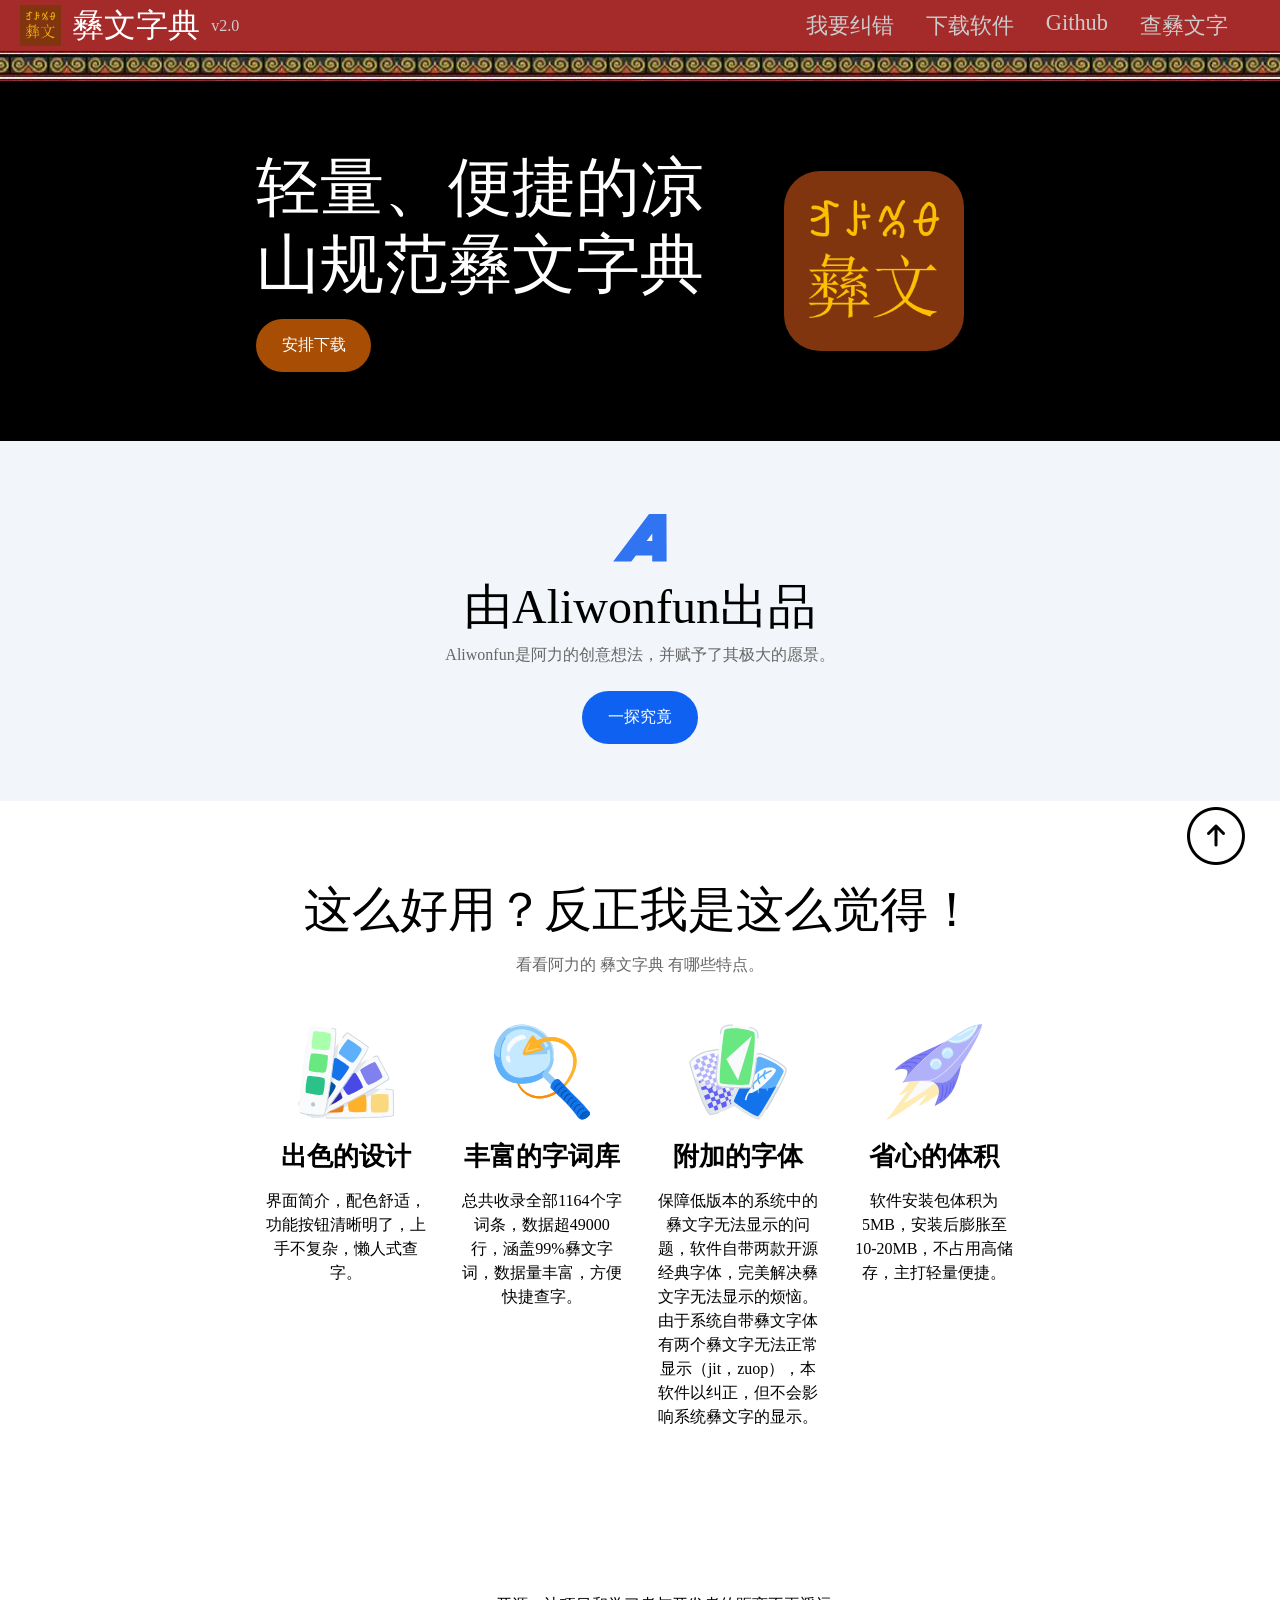
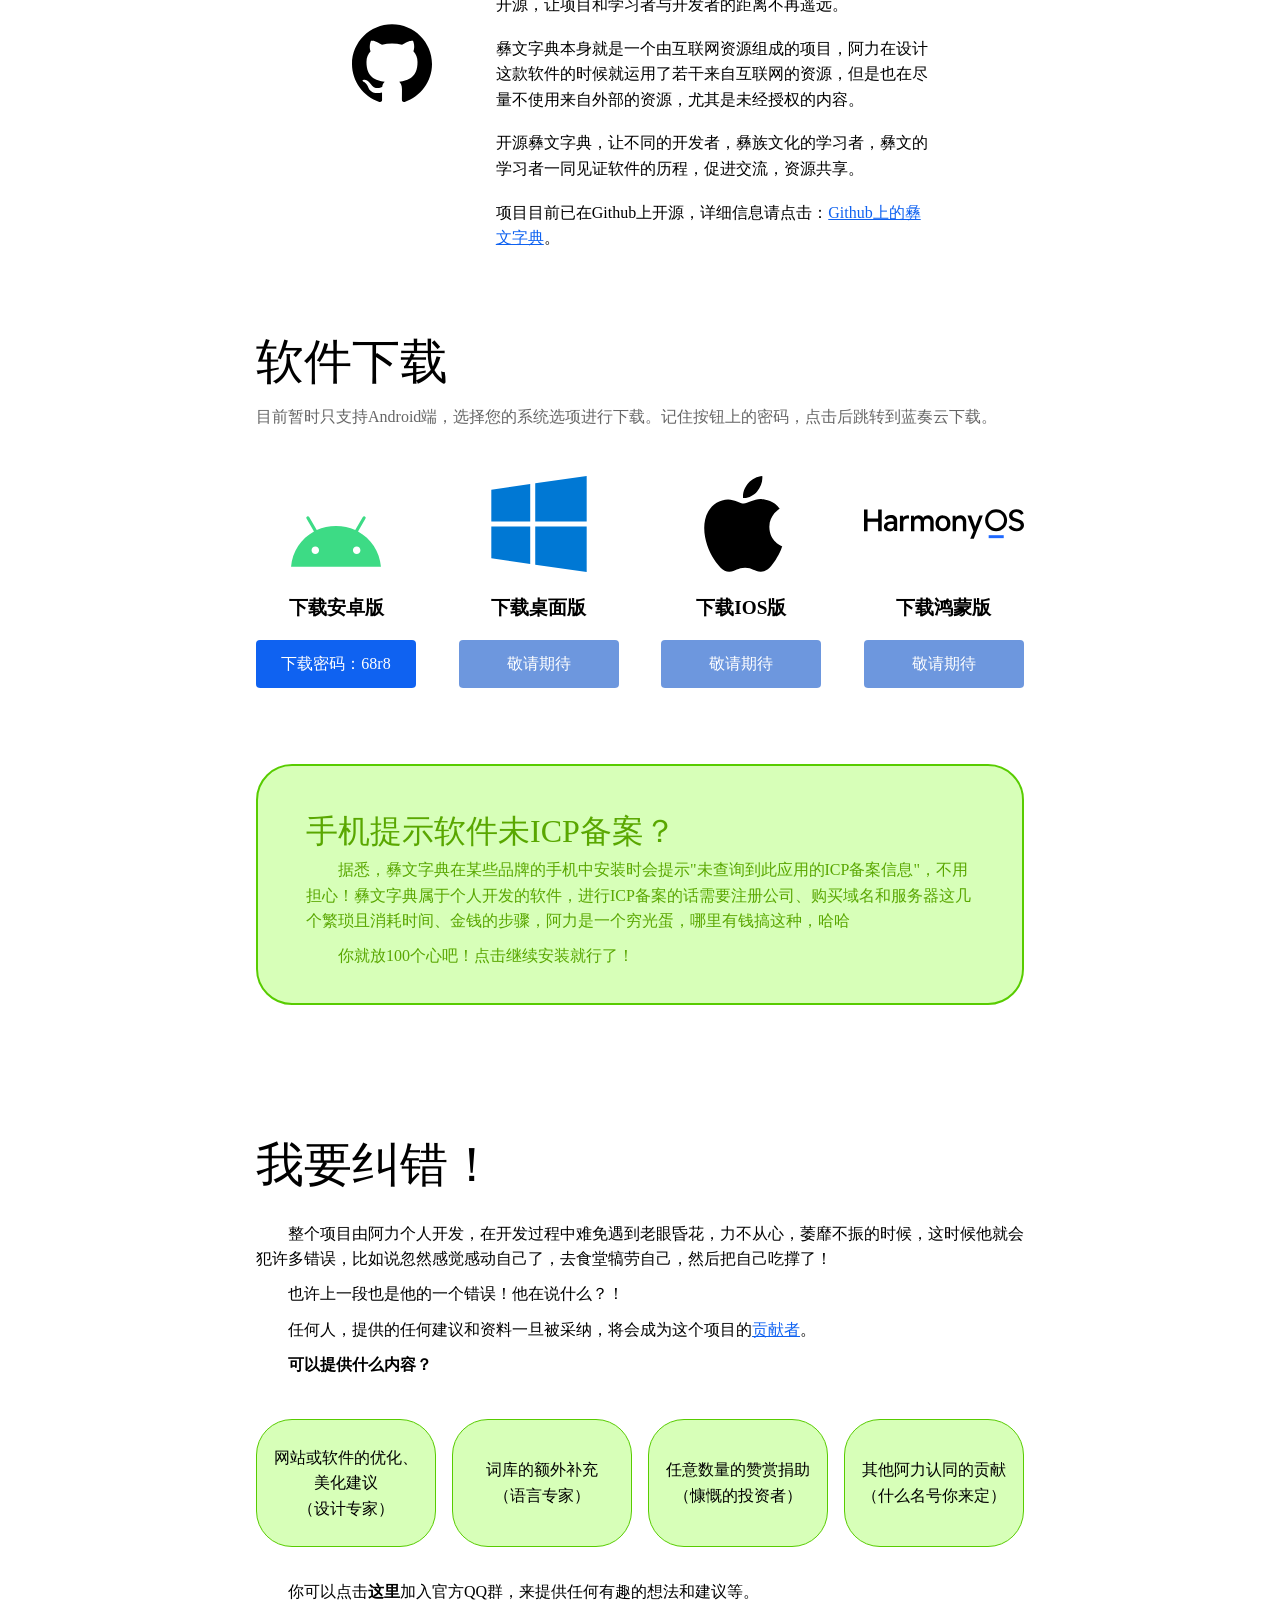
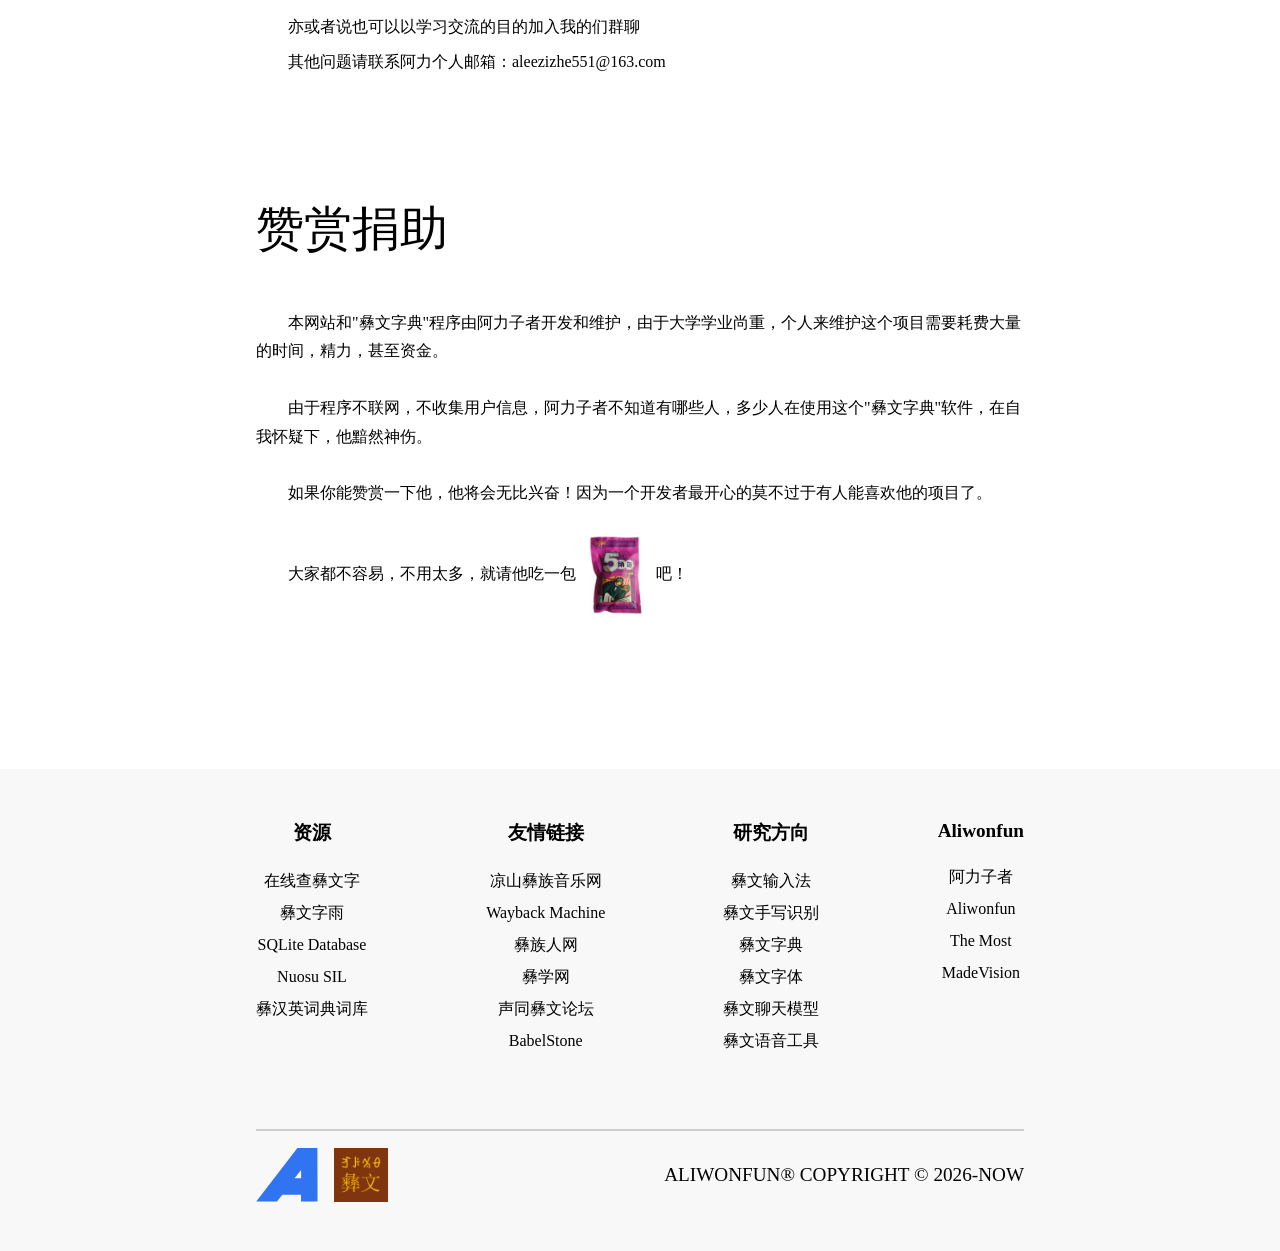
==== index.html @ 0de32596 "Update download link and password in index.html" ====
<!DOCTYPE html>
<html lang="zh-CN">
<head>
    <meta charset="UTF-8">
    <meta name="viewport" content="width=device-width, initial-scale=1.0">
    <title>彝文字典</title>
    <link rel="stylesheet" href="css/style.css">
    <link rel="shortcut icon" href="src/favicon.ico" type="image/x-icon">
</head>
<body>
    <header>
        <div id="banner">
            <div id="banner_left">
                <img id="app_icon" src="src/icon.png" title="彝文字典" alt="彝文字典">
                <span style="color: #fff;font-size: 2em;">彝文字典</span>
                <span style="color: #ccc;">v2.0</span>
            </div>

            <div id="mobile_menu_btn">
                ☰
            </div>

            <div id="banner_right">
                <ul>
                    <li><a href="#corrector" class="banner_a">我要纠错</a></li>
                    <li><a href="#download" class="banner_a">下载软件</a></li>
                    <li><a href="#github_info" class="banner_a">Github</a></li>
                    <li><a href="res/index.html" class="banner_a">查彝文字</a></li>
                </ul>
            </div>
        </div>
    </header>

    <div id="container">
        <div id="front_view">
            <div id="first_info">
                <div id="description">
                    <p>轻量、便捷的凉山规范彝文字典</p>
                    <a class="btn" href="#download">安排下载</a>
                </div>
                <div id="app_icon_pic">
                    <img src="src/icon.png" style="height: 20vh;border-radius: 36px;" title="彝文字典" alt="彝文字典">
                </div>
            </div>
        </div>
        

        <div id="content">
            <div id="first_of_all">
                <img src="src/aliwonfun.svg" style="height: 3em;display: block;margin: 1em;" alt="Aliwonfun" title="Aliwonfun">
                <p style="font-size: 3em;">由Aliwonfun出品</p>
                <p style="margin: 0.6em 0;color: #666;">Aliwonfun是阿力的创意想法，并赋予了其极大的愿景。</p>
                <a class="btn" style="background-color: #0f62f1;display: block;cursor: pointer;" href="aliwonfun/index.html">一探究竟</a>
            </div>

            <div id="features">
                <p style="font-size: 3em;">这么好用？反正我是这么觉得！</p>
                <p style="margin: 1em 0;color: #666;">看看阿力的 彝文字典 有哪些特点。</p>
                <div id="feature_items">

                    <div class="items">
                        <div class="small_illustrate">
                            <img src="src/design.svg" alt="">
                        </div>
                        <div class="small_title">出色的设计</div>
                        <div class="small_description">
                            界面简介，配色舒适，功能按钮清晰明了，上手不复杂，懒人式查字。
                        </div>
                    </div>

                    <div class="items">
                        <div class="small_illustrate">
                            <img src="src/search.svg" alt="">
                        </div>
                        <div class="small_title">丰富的字词库</div>
                        <div class="small_description">
                            总共收录全部1164个字词条，数据超49000行，涵盖99%彝文字词，数据量丰富，方便快捷查字。
                        </div>
                    </div>

                    <div class="items">
                        <div class="small_illustrate">
                            <img src="src/appendix.svg" alt="">
                        </div>
                        <div class="small_title">附加的字体</div>
                        <div class="small_description">
                            保障低版本的系统中的彝文字无法显示的问题，软件自带两款开源经典字体，完美解决彝文字无法显示的烦恼。由于系统自带彝文字体有两个彝文字无法正常显示（jit，zuop），本软件以纠正，但不会影响系统彝文字的显示。
                        </div>
                    </div>

                    <div class="items">
                        <div class="small_illustrate">
                            <img src="src/fast.svg" alt="">
                        </div>
                        <div class="small_title">省心的体积</div>
                        <div class="small_description">
                            软件安装包体积为5MB，安装后膨胀至10-20MB，不占用高储存，主打轻量便捷。
                        </div>
                    </div>
                    
                </div>
            </div>

            <div id="github_info">
                <div id="github_overall">
                    <div id="github_pic">
                        <img src="src/github.svg" style="height: 5em;display: block;margin: 2em;" alt="">
                    </div>
                    <div id="github_description">
                        <p class="open_words">开源，让项目和学习者与开发者的距离不再遥远。</p><br>
                        <p class="open_words">彝文字典本身就是一个由互联网资源组成的项目，阿力在设计这款软件的时候就运用了若干来自互联网的资源，但是也在尽量不使用来自外部的资源，尤其是未经授权的内容。</p><br>
                        <p class="open_words">开源彝文字典，让不同的开发者，彝族文化的学习者，彝文的学习者一同见证软件的历程，促进交流，资源共享。</p><br>
                        <p class="open_words">项目目前已在Github上开源，详细信息请点击：<a href="https://github.com/Aleeyoung/yiwenzidian_android_app/" style="color: #0f62f1;text-align: none;">Github上的彝文字典</a>。</p>
                    </div>
                </div>
            </div>

            <div id="download">
                <div id="download_content">
                    <div id="download_options">
                        <p style="font-size: 3em;">软件下载</p>
                        <p style="margin: 1em 0;color: #666;">目前暂时只支持Android端，选择您的系统选项进行下载。记住按钮上的密码，点击后跳转到蓝奏云下载。</p>
                    </div>
                    
                    <div id="download_cards">
                        <div class="items">
                            <div class="small_illustrate">
                                <img src="src/android.svg" style="width: 100%;" alt="">
                            </div>
                            <div class="small_title center_title">下载安卓版</div>
                            <div class="small_button">
                                <a class="download_button" href="https://wwbnl.lanzn.com/i5uu83uw95xi">下载密码：68r8</a>
                            </div>
                        </div>
                        <div class="items">
                            <div class="small_illustrate">
                                <img src="src/windows.svg" style="width: 100%;" alt="">
                            </div>
                            <div class="small_title center_title">下载桌面版</div>
                            <div class="small_button">
                                <a class="download_button" style="background-color: #6d97de;">敬请期待</a>
                            </div>
                        </div>
                        <div class="items">
                            <div class="small_illustrate">
                                <img src="src/apple.svg" style="width: 100%;" alt="">
                            </div>
                            <div class="small_title center_title">下载IOS版</div>
                            <div class="small_button">
                                <a class="download_button" style="background-color: #6d97de;">敬请期待</a>
                            </div>
                        </div>
                        <div class="items">
                            <div class="small_illustrate">
                                <img src="src/harmony.svg" style="width: 100%;" alt="">
                            </div>
                            <div class="small_title center_title">下载鸿蒙版</div>
                            <div class="small_button">
                                <a class="download_button" style="background-color: #6d97de;">敬请期待</a>
                            </div>
                        </div>
                    </div>

                    <div id="warning">
                        <p style="font-size: 2em;padding-top: 0.5em;">手机提示软件未ICP备案？</p>
                        <p class="block_words">据悉，彝文字典在某些品牌的手机中安装时会提示"未查询到此应用的ICP备案信息"，不用担心！彝文字典属于个人开发的软件，进行ICP备案的话需要注册公司、购买域名和服务器这几个繁琐且消耗时间、金钱的步骤，阿力是一个穷光蛋，哪里有钱搞这种，哈哈</p>
                        <p class="block_words">你就放100个心吧！点击继续安装就行了！</p>
                    </div>
                </div>
                
            </div>

            <div id="corrector">
                <div id="correct_method">
                    <div id="correct_title">
                        <p style="font-size: 3em;margin: 1em 0 0.5em;">我要纠错！</p>
                        <p class="block_words">整个项目由阿力个人开发，在开发过程中难免遇到老眼昏花，力不从心，萎靡不振的时候，这时候他就会犯许多错误，比如说忽然感觉感动自己了，去食堂犒劳自己，然后把自己吃撑了！</p>
                        <p class="block_words">也许上一段也是他的一个错误！他在说什么？！</p>
                        <p class="block_words">任何人，提供的任何建议和资料一旦被采纳，将会成为这个项目的<a href="contributor.html" target="_blank" style="color: #0f62f1;text-align: none;">贡献者</a>。</p>
                        <p class="block_words" style="font-weight: bold;">可以提供什么内容？</p>
                        <div id="correct_content">
                            <div class="correct_item">
                                <p>网站或软件的优化、美化建议</p>
                                <p>（设计专家）</p>
                            </div>
                            <div class="correct_item">
                                <p>词库的额外补充</p>
                                <p>（语言专家）</p>
                            </div>
                            <div class="correct_item">
                                <p>任意数量的赞赏捐助</p>
                                <p>（慷慨的投资者）</p>
                            </div>
                            <div class="correct_item">
                                <p>其他阿力认同的贡献</p>
                                <p>（什么名号你来定）</p>
                            </div>
                        </div>
                        <p class="block_words">你可以点击<a style="font-weight: bold;
                                                            color: #000;cursor: pointer;" 
                                                            onclick="document.getElementById('qq_group_dialog').showModal()">这里</a>加入官方QQ群，来提供任何有趣的想法和建议等。</p>
                        <p class="block_words">亦或者说也可以以学习交流的目的加入我的们群聊</p>
                        <p class="block_words">其他问题请联系阿力个人邮箱：aleezizhe551@163.com</p>
                    </div>
                </div>
            </div>

            <div id="sponsor">
                <div id="sponsor_block">
                    <div id="thank_words_title">
                        赞赏捐助
                    </div>
                    <div id="thank_words">
                        <p class="block_words">本网站和"彝文字典"程序由阿力子者开发和维护，由于大学学业尚重，个人来维护这个项目需要耗费大量的时间，精力，甚至资金。</p><br>
                        <p class="block_words">由于程序不联网，不收集用户信息，阿力子者不知道有哪些人，多少人在使用这个"彝文字典"软件，在自我怀疑下，他黯然神伤。</p><br>
                        <p class="block_words">如果你能赞赏一下他，他将会无比兴奋！因为一个开发者最开心的莫不过于有人能喜欢他的项目了。</p><br>
                        <p class="block_words">大家都不容易，不用太多，就请他吃一包<img src="src/5jiaobao.jpg" 
                                                                alt="点击打开阿力的收款码" 
                                                                onclick="document.getElementById('sponsor_dialog').showModal()" />吧！</p>
                    </div>
                </div>
            </div>

        </div>
        
    </div>

    <dialog id="sponsor_dialog" class="dialogger">
        <p class="dialog_title">阿力他说：任何人的任意数量的捐赠都是感激的。</p>
        <div class="qr_code">
            <img src="src/weixin_qr.png" alt="阿力的微信收款码">
        </div>
        <div class="close_btn">
            <button onclick="document.getElementById('sponsor_dialog').close()" class="close_button">关闭</button>
        </div>
    </dialog>

    <dialog id="qq_group_dialog" class="dialogger">
        <p class="dialog_title">这二维码除了用手机扫，你还有什么办法！</p>
        <div class="qr_code">
            <img src="src/qq_qr_code.jpg" alt="彝文字典交流QQ群：右键或长按保存">
        </div>
        <div class="close_btn">
            <button onclick="document.getElementById('qq_group_dialog').close()" class="close_button">关闭</button>
        </div>
    </dialog>

    <div id="back_to_top">
        <a href="#"><img src="src/back_to_top.png" alt="返回顶部"></a>
    </div>

    <footer>
        <div id="infos">
            <div class="word-column">
                <div class="column_title">
                    资源
                </div>
                <div class="column_list">
                    <ul>
                        <li><a href="https://aleeyoung.github.io/yiwenzidian/res/index.html">在线查彝文字</a></li>
                        <li><a href="https://aleeyoung.github.io/yiwenzidian/rain/index.html">彝文字雨</a></li>
                        <li>SQLite Database</li>
                        <li>Nuosu SIL</li>
                        <li>彝汉英词典词库</li>
                    </ul>
                </div>
            </div>

            <div class="word-column">
                <div class="column_title">
                    友情链接
                </div>
                <div class="column_list">
                    <ul>
                        <li><a href="http://yizuge.com">凉山彝族音乐网</a></li>
                        <li><a href="https://web.archive.org">Wayback Machine</a></li>
                        <li><a href="http://www.yizuren.com/">彝族人网</a></li>
                        <li><a href="https://www.yixueyanjiu.com/">彝学网</a></li>
                        <li><a href="http://www.somdom.com/3g-thread-run?fid=91">声同彝文论坛</a></li>
                        <li><a href="https://www.babelstone.co.uk/Yi/index.html">BabelStone</a></li>
                    </ul>
                </div>
            </div>

            <div class="word-column">
                <div class="column_title">
                    研究方向
                </div>
                <div class="column_list">
                    <ul>
                        <li><a href="https://aleeyoung.github.io/aliyiime">彝文输入法</a></li>
                        <li>彝文手写识别</li>
                        <li><a href="#">彝文字典</a></li>
                        <li>彝文字体</li>
                        <li>彝文聊天模型</li>
                        <li>彝文语音工具</li>
                    </ul>
                </div>
            </div>

            <div class="word-column">
                <div class="column_title">
                    Aliwonfun
                </div>
                <div class="column_list">
                    <ul>
                        <li>阿力子者</li>
                        <li><a href="https://aleeyoung.github.io/yiwenzidian/aliwonfun/index.html">Aliwonfun</a></li>
                        <li>The Most</li>
                        <li>MadeVision</li>
                    </ul>
                </div>
            </div>

        </div>

        <div id="final_logo">
            <div id="bottom_logo">
                <img src="src/aliwonfun.svg" alt="aliwonfun">
                <img src="src/icon.png" alt="彝文字典">
            </div>
            <div id="copyright">
                <p>ALIWONFUN® COPYRIGHT © 2026-NOW</p>
            </div>
        </div>
    </footer>

    <script>
        const menuBtn = document.getElementById("mobile_menu_btn");
        const bannerRight = document.getElementById("banner_right");

        menuBtn.addEventListener("click", () => {
            bannerRight.classList.toggle("show");
        });

        bannerRight.querySelectorAll("a").forEach(function(link) {
            link.addEventListener("click", function() {
                bannerRight.classList.remove("show");
            });
        });
    </script>
</body>
</html>
---- css/style.css ----
* {
    margin: 0;
    padding: 0;
    box-sizing: border-box;
    font-family: '宋体';
}
html {
    scroll-behavior: smooth;
}

header {
    height: 9vh;
    min-height: 56px;
    width: 100vw;
    background-color: brown;
    padding: 0 20px;
    border-bottom: 30px solid transparent;
    border-image-source: url(yiLine.jpg);
    border-image-slice: 0 0 100% 0;
    border-image-repeat: repeat;
    border-image-width: 0 0 30px 0;
    position: sticky;
    top: 0;
    z-index: 1000;
}
#banner {
    height: 100%;
    width: 100%;
    display: flex;
    flex-direction: row;
    align-items: center;
}
#banner_left {
    height: 100%;
    flex: 1;
    display: flex;
    flex-direction: row;
    align-items: center;
    gap: 0.7em;
    min-width: 0;
}
#banner_left span:first-of-type {
    white-space: nowrap;
    overflow: hidden;
    text-overflow: ellipsis;
}
#app_icon {
    height: 80%;
    flex-shrink: 0;
}
#banner_right {
    display: flex;
    align-items: center;
    margin-right: 2em;
    flex-shrink: 0;
}
#banner_right ul {
    list-style-type: none;
    display: flex;
    flex-direction: row;
    gap: 2em;
}
#banner_right ul > li {
    width: max-content;
    cursor: pointer;
}
.banner_a {
    font-size: 1.4em;
    text-decoration: none;
    color: #ccc;
    transition: color 0.3s;
}
.banner_a:hover {
    color: #fff;
}

#mobile_menu_btn {
    display: none;
}

#container {
    width: 100%;
    display: flex;
    flex-direction: column;
    justify-content: center;
}

#front_view {
    width: 100%;
    min-height: 40vh;
    background-color: #000;
    display: flex;
    justify-content: center;
    align-items: center;
    padding: 3em 0;
}
#first_info {
    width: 60%;
    display: flex;
    flex-direction: row;
    align-items: center;
    gap: 1em;
}
#description {
    width: 60%;
}
#description p {
    color: #fff;
    font-size: 4em;
    line-height: 1.2;
}
.btn {
    display: block;
    width: fit-content;
    color: #fff;
    background-color: #a74d04;
    text-decoration: none;
    padding: 1em 1.6em;
    border-radius: 36px;
    margin-top: 1em;
    white-space: nowrap;
}
#app_icon_pic {
    width: 40%;
    display: flex;
    justify-content: center;
    align-items: center;
}

#content {
    width: 100%;
}

#first_of_all {
    min-height: 40vh;
    padding: 3em 2em;
    display: flex;
    flex-direction: column;
    justify-content: center;
    align-items: center;
    text-align: center;
    background-color: #f2f5fa;
}
#first_of_all p:first-of-type {
    font-size: 3em;
    line-height: 1.2;
}
#first_of_all p:nth-of-type(2) {
    margin: 0.6em 0;
}

#features {
    width: 100%;
    display: flex;
    flex-direction: column;
    justify-content: center;
    align-items: center;
    padding: 5em 1em;
    text-align: center;
}
#features > p:first-of-type {
    font-size: 3em;
    line-height: 1.2;
}
#features > p:nth-of-type(2) {
    margin: 1em 0;
}
#feature_items {
    display: flex;
    flex-direction: row;
    width: 60%;
    margin: 2em 0;
    justify-content: space-between;
    gap: 1em;
}
.items {
    min-height: 16em;
    width: 10em;
}
.small_illustrate img {
    height: 6em;
}
.small_title {
    font-size: 1.6em;
    font-weight: 600;
    margin: 0.6em 0;
}
.small_description {
    line-height: 1.5;
}

#github_info {
    width: 100%;
    min-height: 40vh;
    display: flex;
    justify-content: center;
    align-items: center;
    padding: 3em 0;
}
#github_overall {
    width: 50%;
    border-radius: 36px;
    display: flex;
    flex-direction: row;
    align-items: flex-start;
}
#github_pic {
    flex-shrink: 0;
}
#github_description {
    flex: 1;
}
.open_words {
    margin: 0 2em;
    line-height: 1.6;
}

#download {
    width: 100%;
    display: flex;
    justify-content: center;
    padding: 2em 0;
}
#download_content {
    width: 60%;
    display: flex;
    flex-direction: column;
}
#download_options {
    text-align: left;
}
#download_options > p:first-child {
    font-size: 3em;
    line-height: 1.2;
}
#download_options > p:nth-child(2) {
    margin: 1em 0;
}
#download_cards {
    display: flex;
    flex-direction: row;
    width: 100%;
    margin: 2em 0;
    justify-content: space-between;
    gap: 1em;
}
.download_button {
    display: block;
    height: 3em;
    width: 100%;
    text-align: center;
    line-height: 3em;
    color: #fff;
    background-color: #0f62f1;
    border: none;
    text-decoration: none;
    cursor: pointer;
    border-radius: 4px;
}
#warning {
    min-height: 22vh;
    width: 100%;
    background-color: #d7ffb8;
    padding: 1.5em 3em;
    border: 2px solid #58cc00;
    color: #59a700;
    border-radius: 36px;
    margin-bottom: 1em;
}
#warning p {
    line-height: 1.6;
}
.center_title {
    text-align: center;
    font-size: 1.2em;
    margin: 1em 0;
}

#corrector {
    width: 100%;
    display: flex;
    justify-content: center;
    padding: 2em 0;
}
#correct_method {
    width: 60%;
    min-height: auto;
}
.block_words {
    text-indent: 2em;
    line-height: 1.6em;
    margin-bottom: 0.6em;
}
#correct_content {
    width: 100%;
    display: flex;
    flex-direction: row;
    justify-content: space-between;
    padding: 2em 0;
    gap: 1em;
}
.correct_item {
    flex: 1;
    min-width: 0;
    border: 1px solid #58cc00;
    background-color: #d7ffb8;
    min-height: 8em;
    border-radius: 36px;
    padding: 1em;
    display: flex;
    flex-direction: column;
    justify-content: center;
    align-items: center;
    text-align: center;
    line-height: 1.6;
}

#sponsor {
    width: 100%;
    display: flex;
    justify-content: center;
    padding: 2em 0;
}
#sponsor_block {
    width: 60%;
    min-height: auto;
    padding-bottom: 2em;
}
#thank_words_title {
    font-size: 3em;
    margin: 1em 0;
}
#thank_words .block_words {
    line-height: 1.8;
}

#thank_words img {
    vertical-align: middle;
    height: 80px;
    cursor: pointer;
}

.dialogger {
    position: fixed;
    top: 0;
    left: 0;
    right: 0;
    bottom: 0;
    margin: auto;
    border: none;
    border-radius: 12px;
    max-width: 90vw;
    box-shadow: 0 8px 32px rgba(0,0,0,0.25);
}
.dialog_title {
    font-size: 2em;
    margin: 1em;
    line-height: 1.4;
}
.qr_code {
    text-align: center;
}
.qr_code img {
    max-width: 100%;
    height: auto;
    max-height: 50vh;
}
.close_btn {
    display: flex;
    justify-content: center;
    margin: 2em 0;
}
.close_button {
    display: block;
    height: 3em;
    width: 20vh;
    max-width: 180px;
    min-width: 100px;
    text-align: center;
    line-height: 3em;
    color: #fff;
    background-color: #0f62f1;
    border: none;
    outline: none;
    cursor: pointer;
    border-radius: 6px;
}

#back_to_top {
    position: fixed;
    right: 2em;
    bottom: 2em;
    cursor: pointer;
    z-index: 999;
}
#back_to_top img {
    height: 64px;
    display: block;
}

footer {
    display: flex;
    flex-direction: column;
    justify-content: center;
    align-items: center;
    background-color: #f8f8f8;
    margin-top: 5em;
    padding-bottom: 2em;
}
#infos {
    width: 60%;
    min-height: 40vh;
    display: flex;
    flex-direction: row;
    justify-content: space-between;
    padding: 2em 0;
}
#final_logo {
    width: 60%;
    min-height: 10vh;
    display: flex;
    flex-direction: row;
    align-items: center;
    border-top: 2px solid #ccc;
    padding: 1em 0;
    gap: 1em;
}
#bottom_logo {
    height: 100%;
    display: flex;
    align-items: center;
    gap: 1em;
    flex: 1;
}
#bottom_logo img {
    height: 6vh;
    min-height: 36px;
    max-height: 54px;
}
#copyright {
    display: flex;
    flex-direction: row;
    align-items: center;
    flex-shrink: 0;
}
#copyright p {
    width: max-content;
    font-size: 1.2em;
    white-space: nowrap;
}
.column_title {
    font-size: 1.2em;
    margin: 1em 0;
    text-align: center;
    font-weight: 600;
}
.column_list ul {
    list-style-type: none;
    text-align: center;
}
.column_list ul li {
    line-height: 2em;
}
.column_list ul li > a {
    text-decoration: none;
    color: #000;
}
.column_list ul li > a:hover {
    color: #a74d04;
}

/* 移动适配 */
@media screen and (max-width: 768px) {

    header {
        height: auto;
        min-height: 56px;
        padding: 8px 12px;
    }
    #banner {
        position: relative;
        align-items: center;
        min-height: 40px;
    }
    #banner_left {
        height: auto;
        gap: 0.5em;
        flex: 1;
        min-width: 0;
    }
    #banner_left span:first-of-type {
        font-size: 1.4em !important;
    }
    #banner_left span:nth-of-type(2) {
        font-size: 0.9em;
        color: #ccc;
    }
    #app_icon {
        height: 36px;
    }

    #mobile_menu_btn {
        display: flex;
        align-items: center;
        justify-content: center;
        font-size: 1.8rem;
        color: white;
        cursor: pointer;
        padding: 4px 8px;
        flex-shrink: 0;
        user-select: none;
        -webkit-tap-highlight-color: transparent;
    }

    #banner_right {
        display: none;
        position: absolute;
        top: calc(100% + 4px);
        right: 0;
        width: 200px;
        background: #fff;
        border-radius: 10px;
        padding: 12px;
        margin-right: 0;
        box-shadow: 0 4px 16px rgba(0,0,0,0.3);
        z-index: 1100;
    }
    #banner_right.show {
        display: block;
    }
    #banner_right ul {
        flex-direction: column;
        gap: 0.8rem;
    }
    #banner_right ul li {
        width: 100%;
    }
    .banner_a {
        color: #666;
        font-size: 1.1em;
        display: block;
        padding: 4px 0;
    }
    .banner_a:hover{
        color: #000;
    }

    #front_view {
        min-height: auto;
        padding: 3em 1.2em;
    }
    #first_info {
        width: 100%;
        flex-direction: column-reverse;
        align-items: center;
        text-align: center;
        gap: 1.5em;
    }
    #description {
        width: 100%;
    }
    #description p {
        font-size: 2em;
    }
    #app_icon_pic {
        width: auto;
    }
    #app_icon_pic img {
        height: 20vw !important;
        min-height: 80px;
        max-height: 130px;
    }
    .btn {
        margin: 1em auto 0;
    }

    #first_of_all {
        min-height: auto;
        padding: 2.5em 1.5em;
    }
    #first_of_all p:first-of-type {
        font-size: 2em;
    }
    #first_of_all .btn {
        margin: 1em auto 0;
    }

    #features {
        padding: 3em 1.2em;
    }
    #features > p:first-of-type {
        font-size: 1.8em;
    }
    #feature_items {
        width: 100%;
        flex-direction: column;
        align-items: center;
        gap: 2rem;
        margin: 1.5em 0;
    }
    .items {
        width: 100%;
        max-width: 340px;
        min-height: auto;
        display: flex;
        flex-direction: column;
        align-items: center;
        justify-content: center;
    }
    .small_illustrate img {
        height: 4.5em;
    }
    .small_title {
        font-size: 1.3em;
    }

    #github_info {
        min-height: auto;
        padding: 2.5em 1.2em;
    }
    #github_overall {
        width: 100%;
        flex-direction: column;
        align-items: center;
    }
    #github_pic {
        text-align: center;
    }
    #github_pic img {
        height: 4em !important;
        margin: 1em auto !important;
        display: block;
    }
    #github_description {
        width: 100%;
    }
    .open_words {
        margin: 0;
        margin-bottom: 0.8em;
    }

    #download {
        padding: 2em 1.2em;
    }
    #download_content {
        width: 100%;
    }
    #download_options > p:first-child {
        font-size: 2em;
    }
    #download_cards {
        display: grid;
        grid-template-columns: repeat(2, 1fr);
        margin: 1.5em 0;
    }
    #download_cards .items {
        width: 100%;
        max-width: 300px;
        min-height: auto;
        align-items: center;
    }
    .small_button{
        width: 100%;
    }
    #download_button {
        padding: 0 3em;
    }
    #warning {
        min-height: auto;
        padding: 1.5em 1.5em;
        border-radius: 20px;
    }
    #warning > p:first-child {
        font-size: 1.4em !important;
        padding-top: 0 !important;
        margin-bottom: 0.5em;
    }

    #corrector {
        padding: 2em 1.2em;
    }
    #correct_method {
        width: 100%;
        min-height: auto;
    }
    #correct_title > p:first-child {
        font-size: 2em !important;
        margin: 0.5em 0 0.4em !important;
    }
    #correct_content {
        flex-direction: column;
        align-items: center;
        padding: 1.5em 0;
        gap: 1rem;
    }
    .correct_item {
        width: 100%;
        max-width: 340px;
        min-height: auto;
        padding: 1em 1.5em;
        border-radius: 20px;
    }

    #sponsor {
        padding: 2em 1.2em;
    }
    #sponsor_block {
        width: 100%;
        min-height: auto;
    }
    #thank_words_title {
        font-size: 2em;
        margin: 0.5em 0;
    }
    #thank_words img {
        height: 60px;
        display: inline-block;
        vertical-align: middle;
    }

    .dialogger {
        width: 92%;
        max-width: 380px;
        border-radius: 12px;
        padding: 0.5em;
    }
    .dialog_title {
        font-size: 1.1em;
        margin: 0.8em 0.8em 0.5em;
    }
    .qr_code img {
        max-width: 100%;
        height: auto;
        max-height: 45vw;
    }
    .close_btn {
        margin: 1.2em 0;
    }
    .close_button {
        height: 2.6em;
        line-height: 2.6em;
    }

    footer {
        margin-top: 3em;
        padding-bottom: 2em;
    }
    #infos {
        width: 100%;
        min-height: auto;
        flex-direction: row;
        flex-wrap: wrap;
        justify-content: space-around;
        gap: 0;
        padding: 1.5em 1em;
    }
    .word-column {
        width: 48%;
        min-width: 130px;
        margin-bottom: 1.5em;
        text-align: center;
    }
    #final_logo {
        width: 100%;
        flex-direction: column;
        align-items: center;
        min-height: auto;
        padding: 1em 1em;
        gap: 0.8em;
        border-top: 2px solid #ccc;
    }
    #bottom_logo {
        justify-content: center;
        flex: none;
    }
    #bottom_logo img {
        height: 40px;
        max-height: 40px;
    }
    #copyright {
        justify-content: center;
    }
    #copyright p {
        width: auto;
        font-size: 0.9em;
        white-space: normal;
        text-align: center;
    }

    #back_to_top {
        right: 1rem;
        bottom: 1rem;
    }
    #back_to_top img {
        height: 48px !important;
    }
}

/* 适配更窄的移动端，此部分有AI辅助。 */
@media screen and (max-width: 400px) {
    #description p {
        font-size: 1.6em;
    }
    #first_of_all p:first-of-type {
        font-size: 1.6em;
    }
    #features > p:first-of-type {
        font-size: 1.5em;
    }
    #download_options > p:first-child {
        font-size: 1.7em;
    }
    #download_button {
        padding: 0 3em;
    }
    #thank_words_title {
        font-size: 1.8em;
    }
    .word-column {
        width: 100%;
    }
    #infos {
        flex-direction: column;
        align-items: center;
    }
    #copyright p {
        font-size: 0.8em;
    }
}
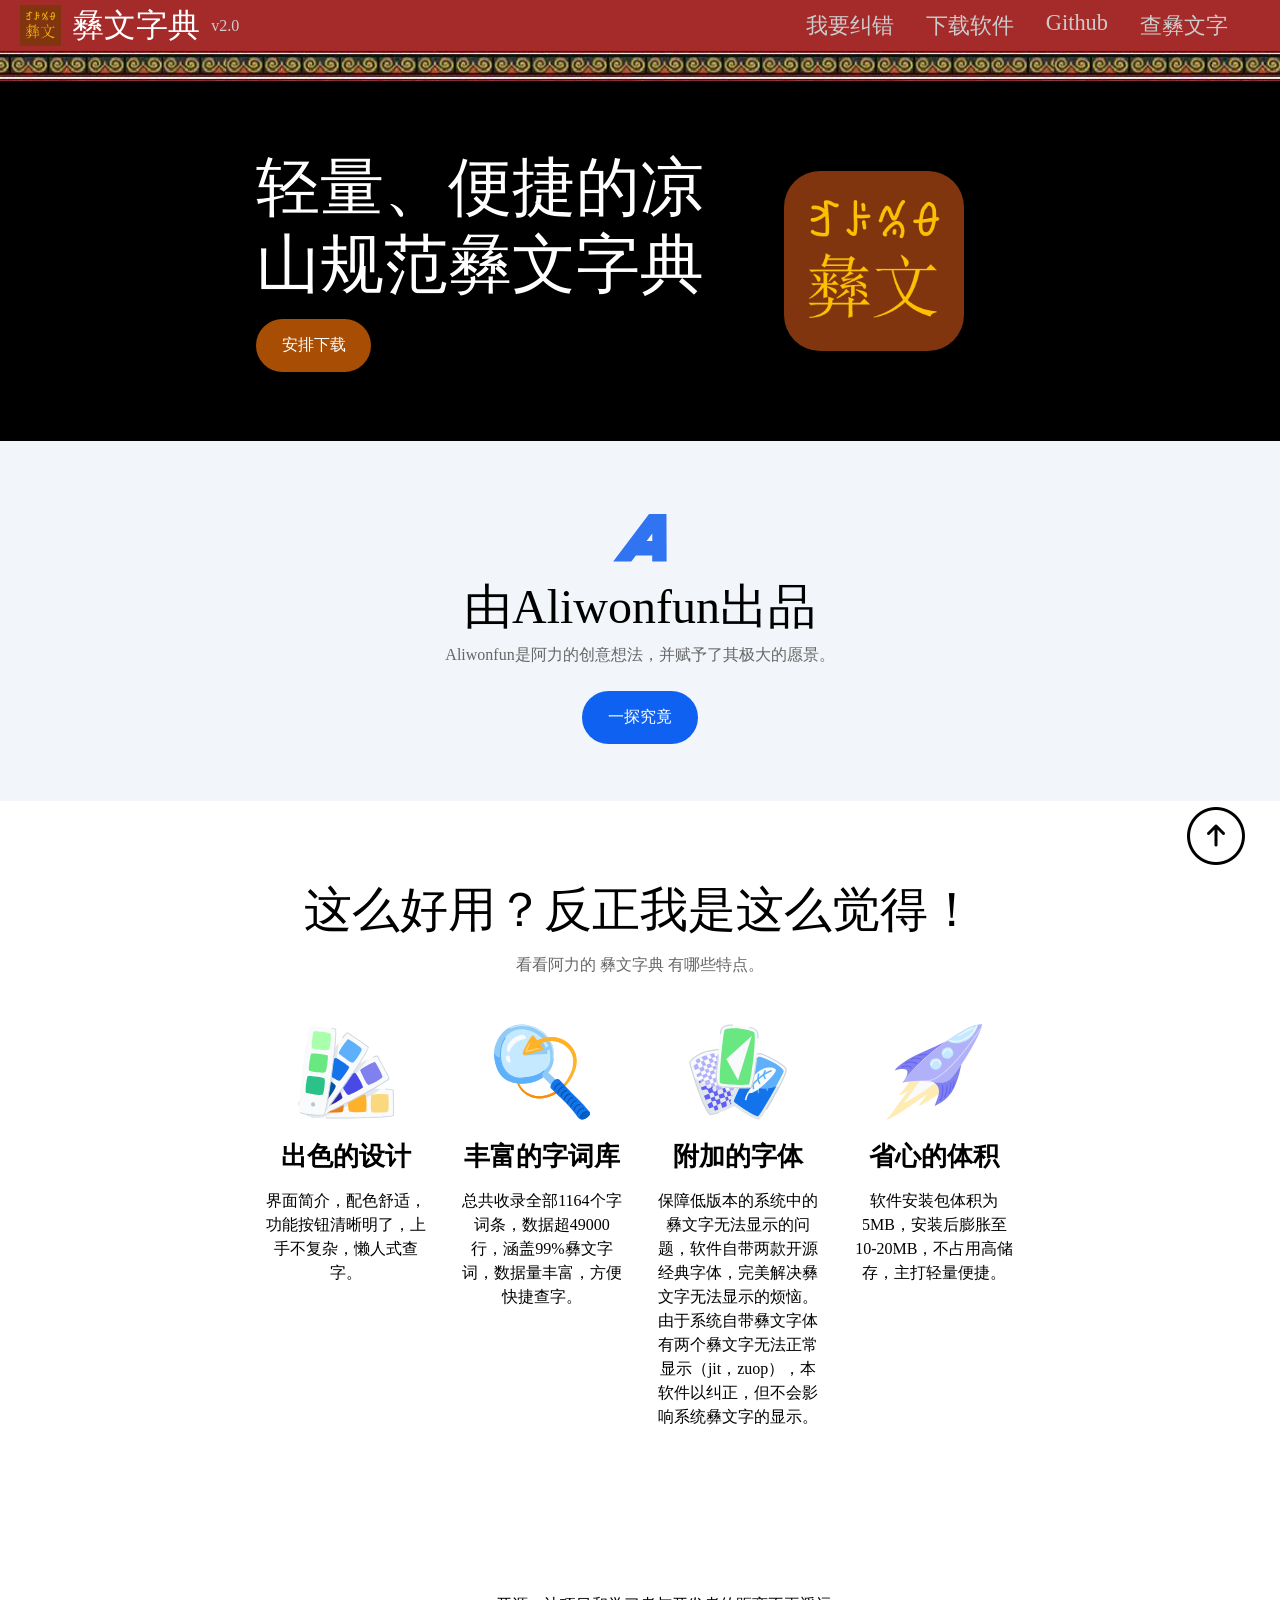
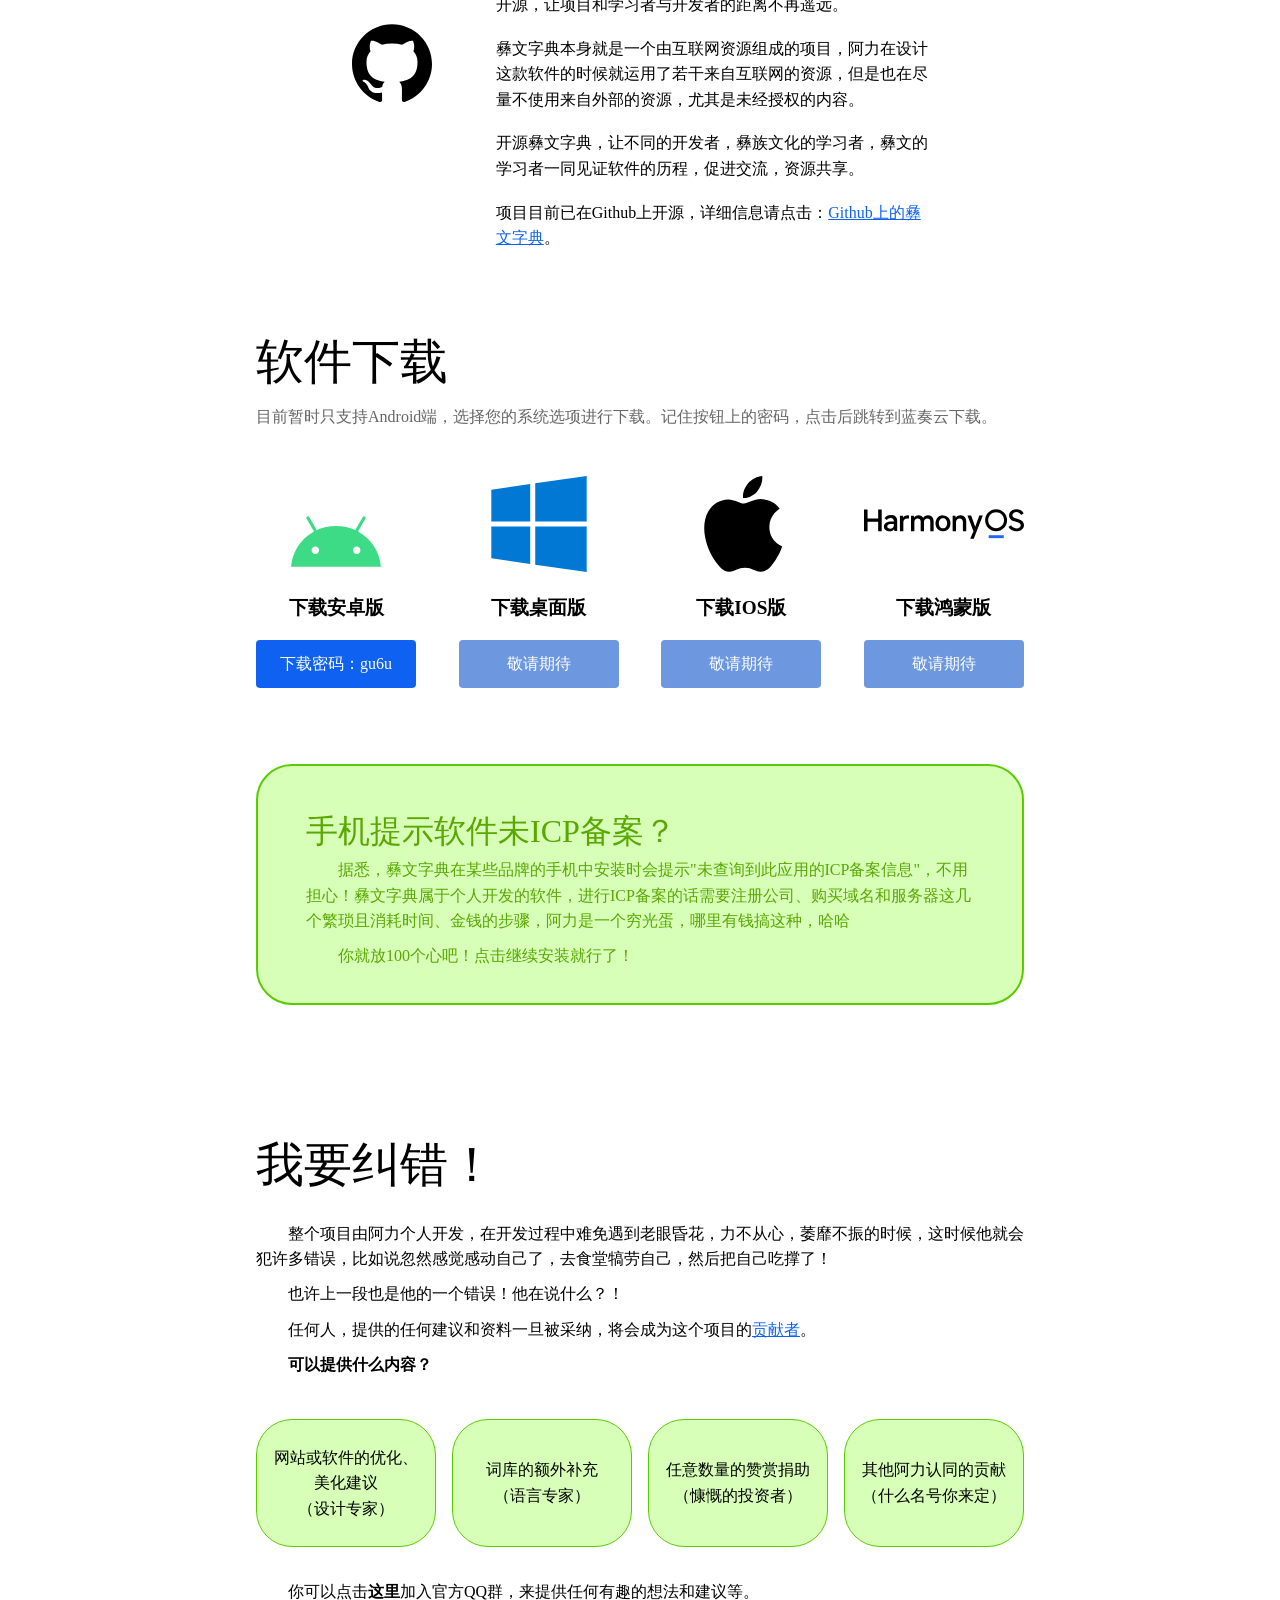
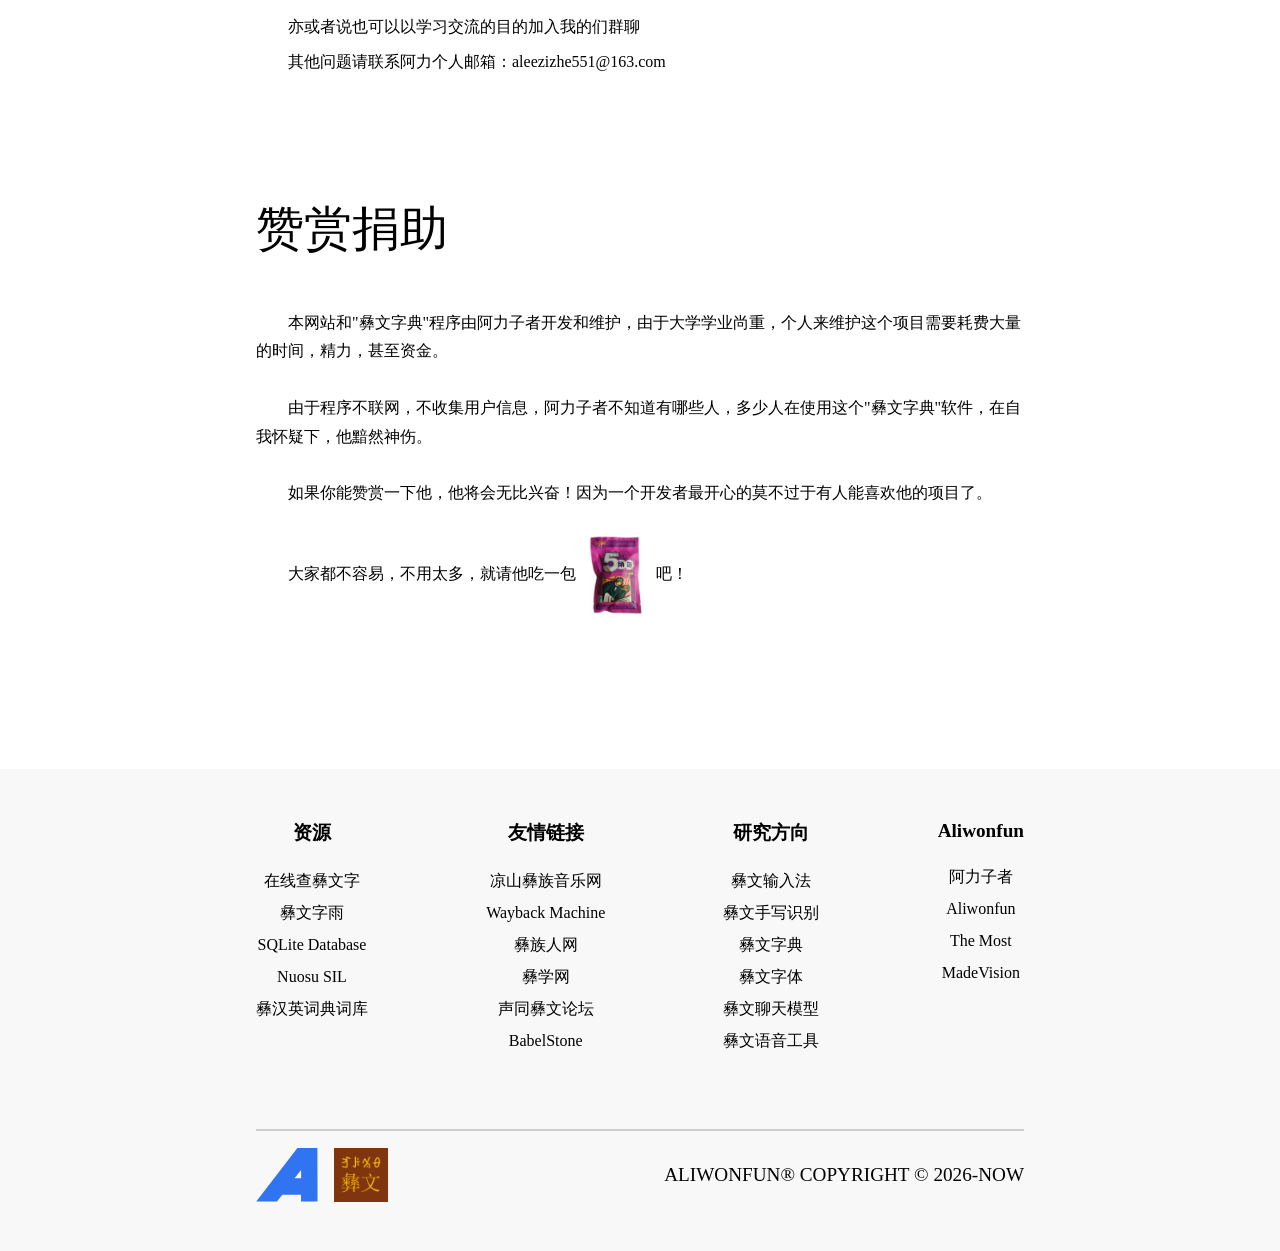
==== commit 72a125d8: "Update download link and password in index.html" ====
--- a/index.html
+++ b/index.html
@@ -129,7 +129,7 @@
                             </div>
                             <div class="small_title center_title">下载安卓版</div>
                             <div class="small_button">
-                                <a class="download_button" href="https://wwbnl.lanzn.com/i5uu83uw95xi">下载密码：68r8</a>
+                                <a class="download_button" href="https://wwbnl.lanzn.com/i3RQY3uwkqsf">下载密码：gu6u</a>
                             </div>
                         </div>
                         <div class="items">
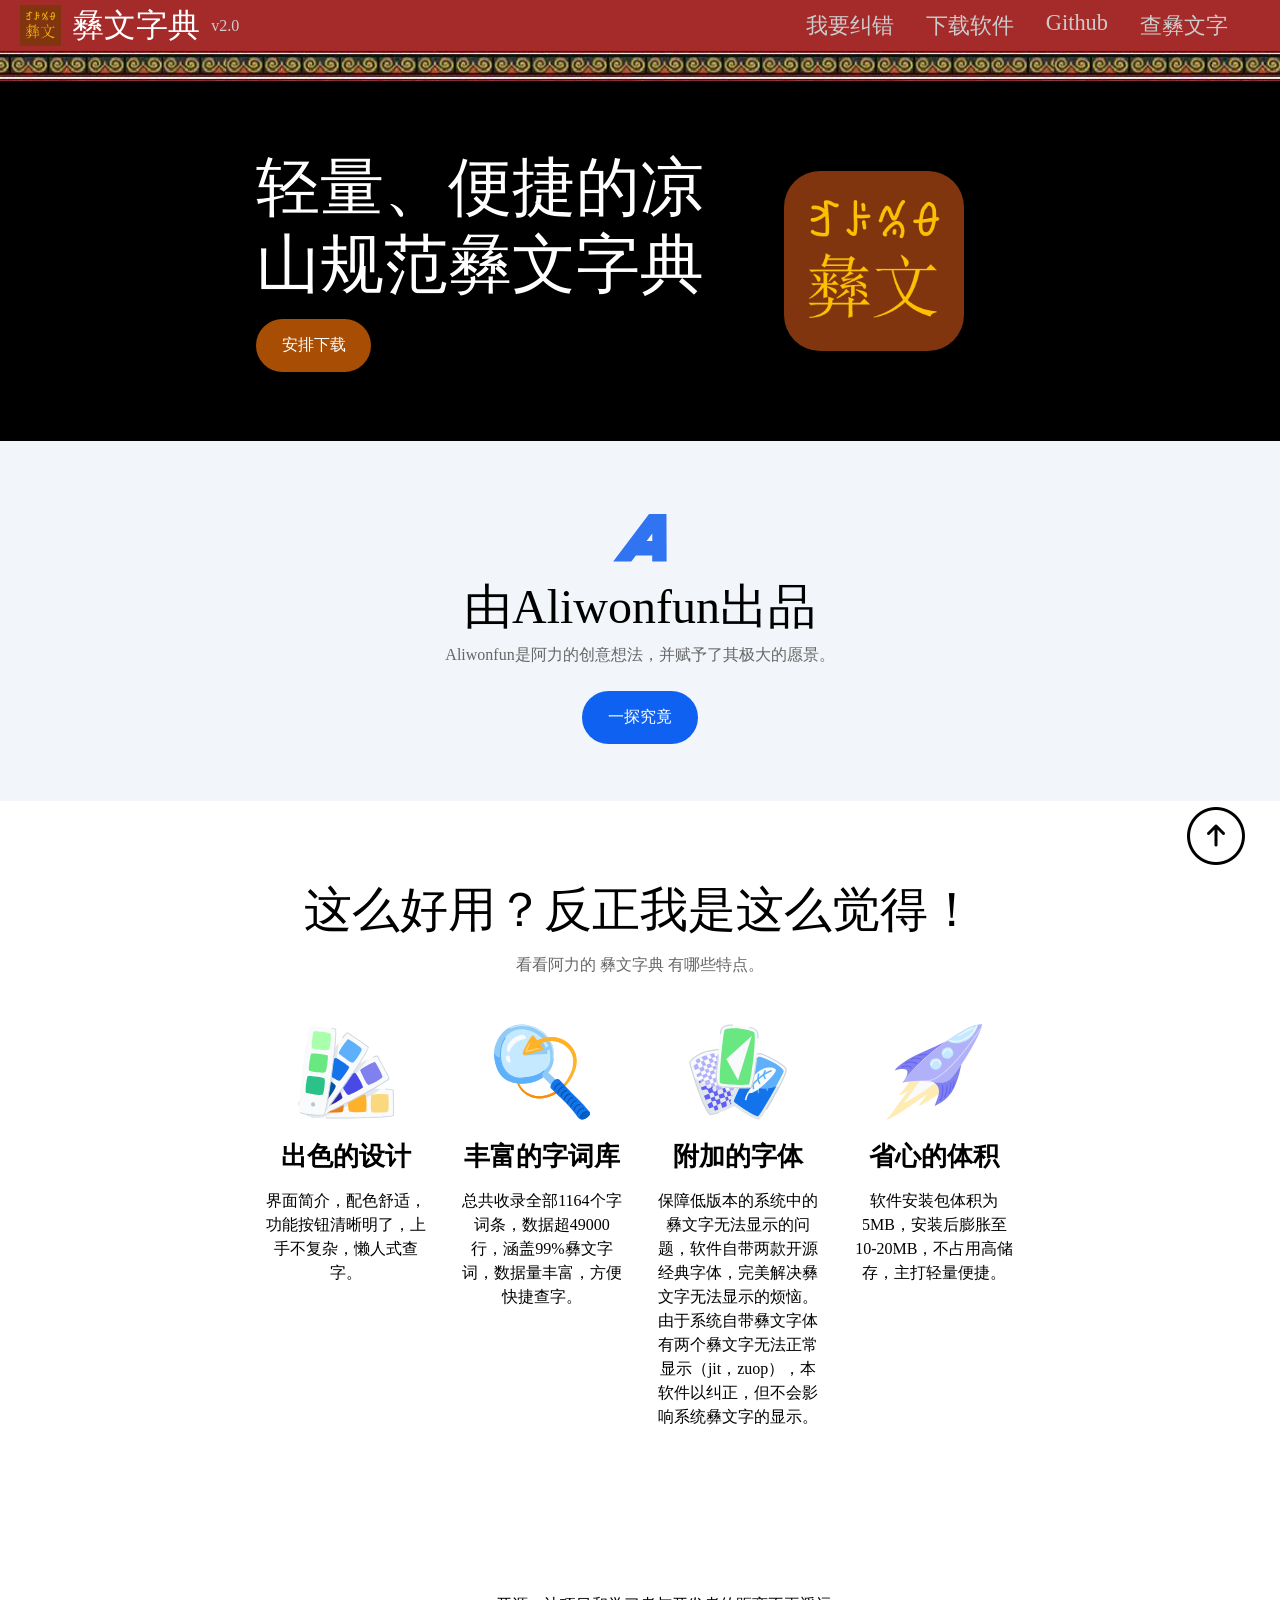
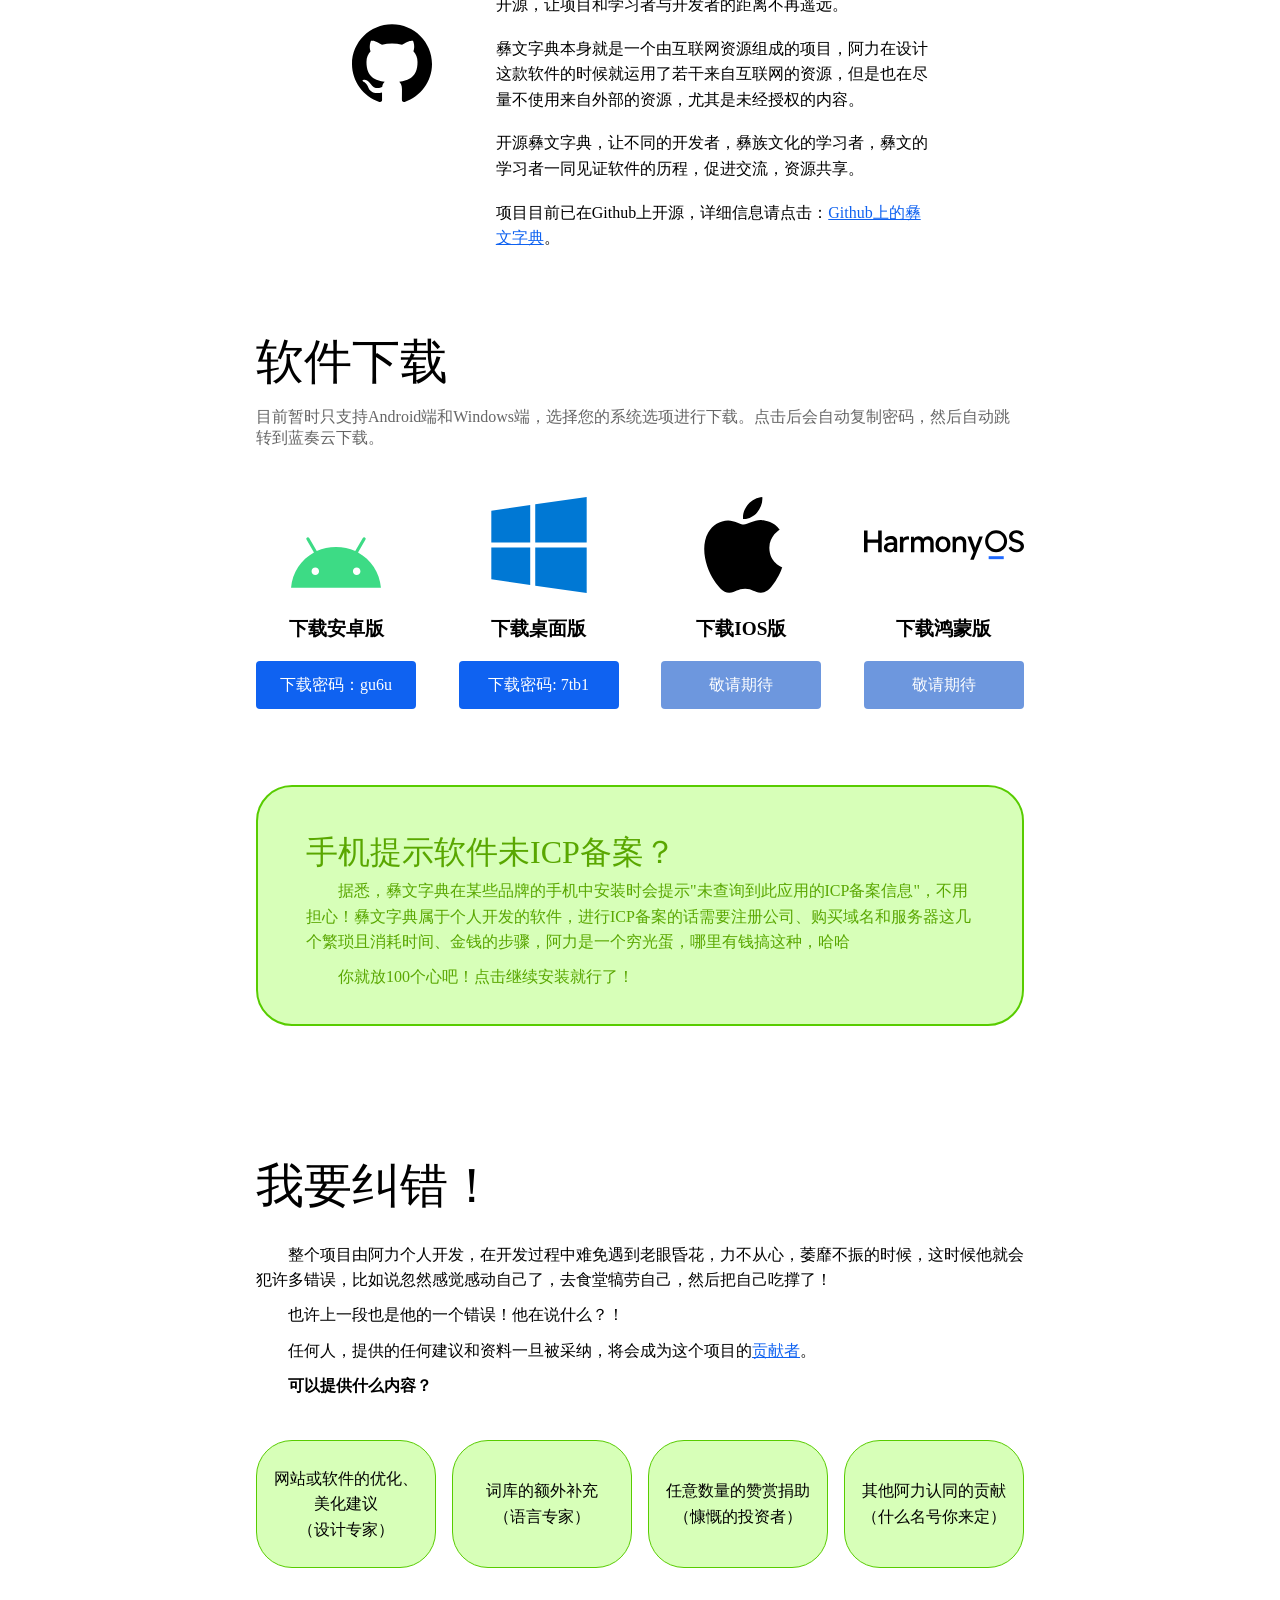
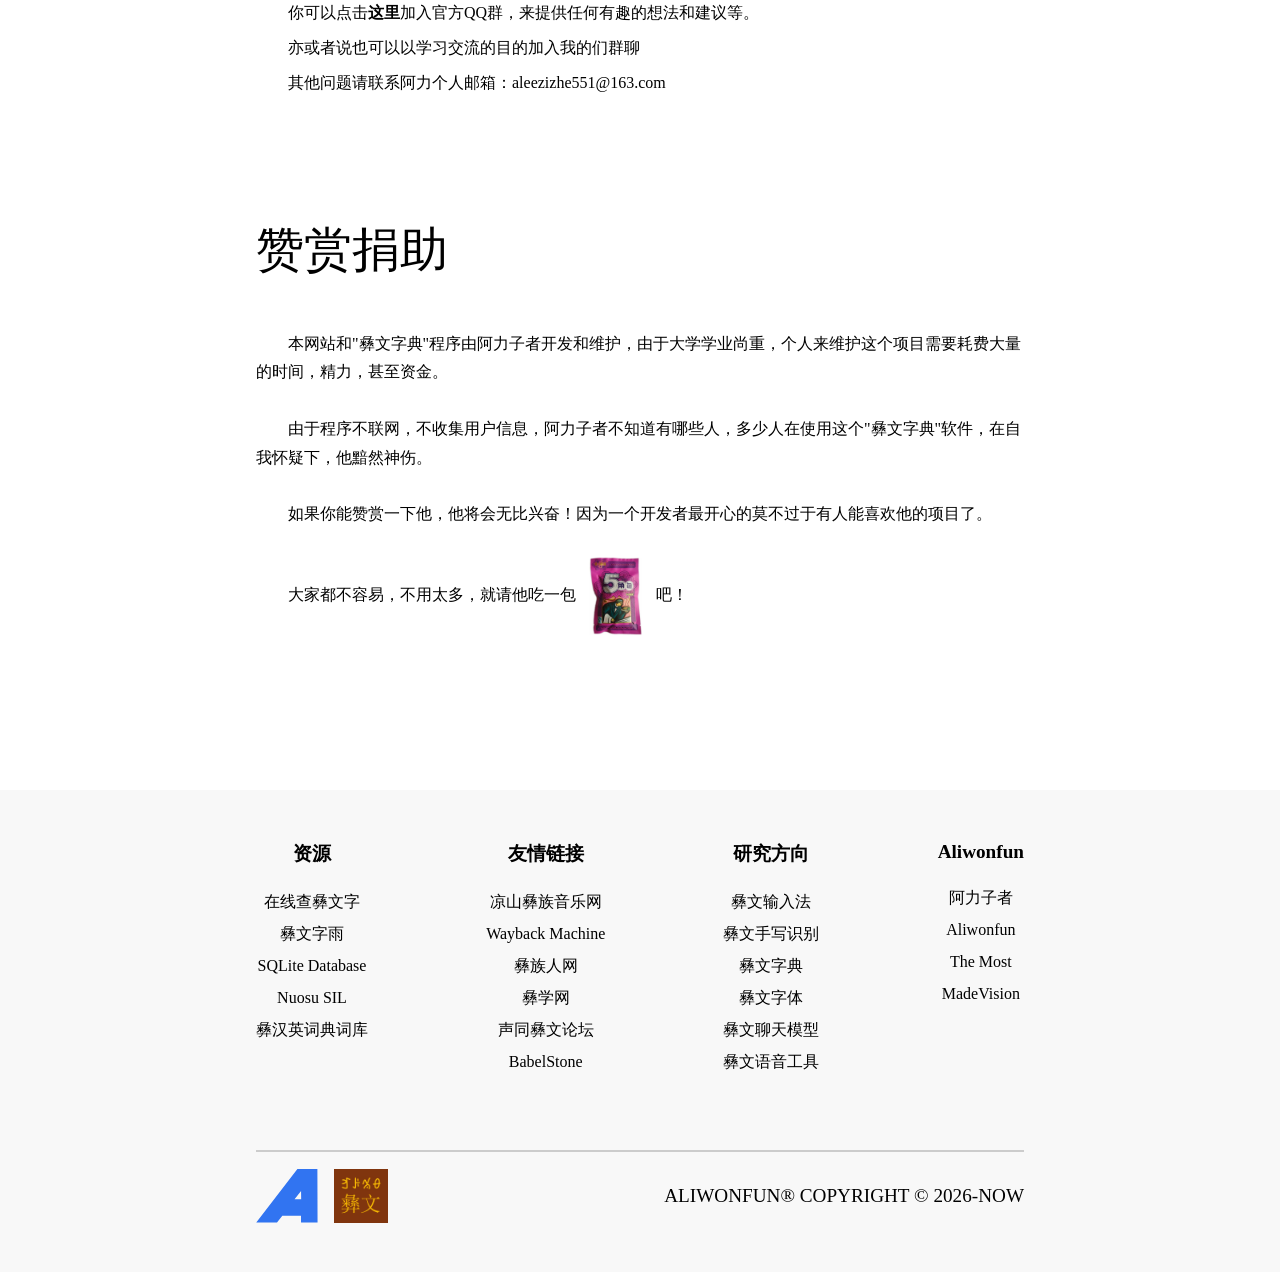
==== commit 10853e29: "Update index.html" ====
--- a/index.html
+++ b/index.html
@@ -6,6 +6,13 @@
     <title>彝文字典</title>
     <link rel="stylesheet" href="css/style.css">
     <link rel="shortcut icon" href="src/favicon.ico" type="image/x-icon">
+    <style>
+        #download, 
+        #corrector, 
+        #github_info {
+            scroll-margin-top: 100px;
+        }
+    </style>
 </head>
 <body>
     <header>
@@ -119,7 +126,7 @@
                 <div id="download_content">
                     <div id="download_options">
                         <p style="font-size: 3em;">软件下载</p>
-                        <p style="margin: 1em 0;color: #666;">目前暂时只支持Android端，选择您的系统选项进行下载。记住按钮上的密码，点击后跳转到蓝奏云下载。</p>
+                        <p style="margin: 1em 0;color: #666;">目前暂时只支持Android端和Windows端，选择您的系统选项进行下载。点击后会自动复制密码，然后自动跳转到蓝奏云下载。</p>
                     </div>
                     
                     <div id="download_cards">
@@ -129,7 +136,7 @@
                             </div>
                             <div class="small_title center_title">下载安卓版</div>
                             <div class="small_button">
-                                <a class="download_button" href="https://wwbnl.lanzn.com/i3RQY3uwkqsf">下载密码：gu6u</a>
+                                <a class="download_button" id="copyButton" href="https://wwbnl.lanzn.com/i3RQY3uwkqsf">下载密码：gu6u</a>
                             </div>
                         </div>
                         <div class="items">
@@ -138,7 +145,7 @@
                             </div>
                             <div class="small_title center_title">下载桌面版</div>
                             <div class="small_button">
-                                <a class="download_button" style="background-color: #6d97de;">敬请期待</a>
+                                <a class="download_button" id="copyButton" href="https://wwbnl.lanzn.com/i2hp047zp61e">下载密码: 7tb1</a>
                             </div>
                         </div>
                         <div class="items">
@@ -339,5 +346,29 @@
             });
         });
     </script>
+
+    <script>
+        const copyButton = document.getElementById('copyButton');
+    
+        copyButton.addEventListener('click', async (e) => {
+            e.preventDefault(); // Stop immediate navigation
+    
+            const targetUrl = copyButton.href;
+            const textContent = copyButton.textContent;
+    
+            // Extract the code after the colon (e.g., "7bhs" from "下载密码: 7bhs")
+            const codeToCopy = textContent.split(':').pop().trim();
+    
+            try {
+                // Write to clipboard
+                await navigator.clipboard.writeText(codeToCopy);
+            } catch (err) {
+                console.error('Failed to copy text: ', err);
+            }
+    
+            // Navigate to the URL after the copy operation finishes
+            window.location.href = targetUrl;
+        });
+    </script>
 </body>
 </html>
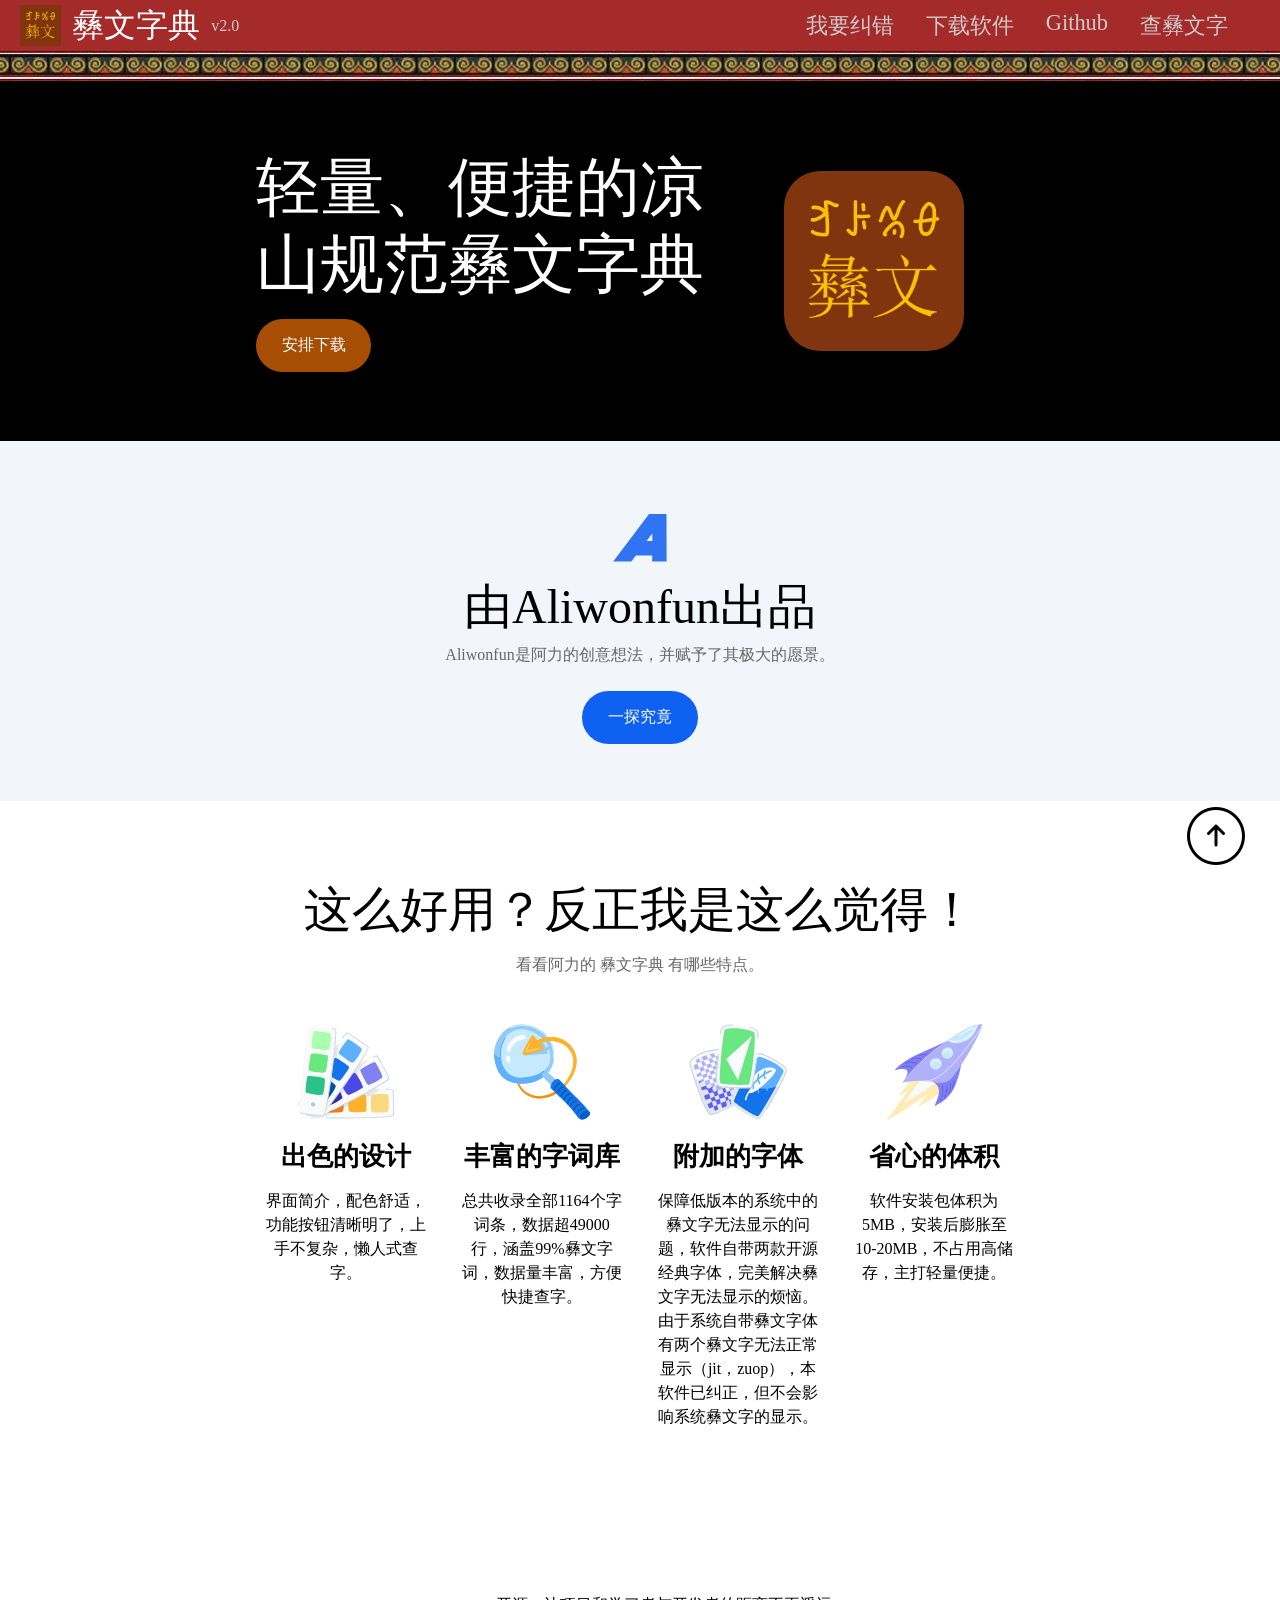
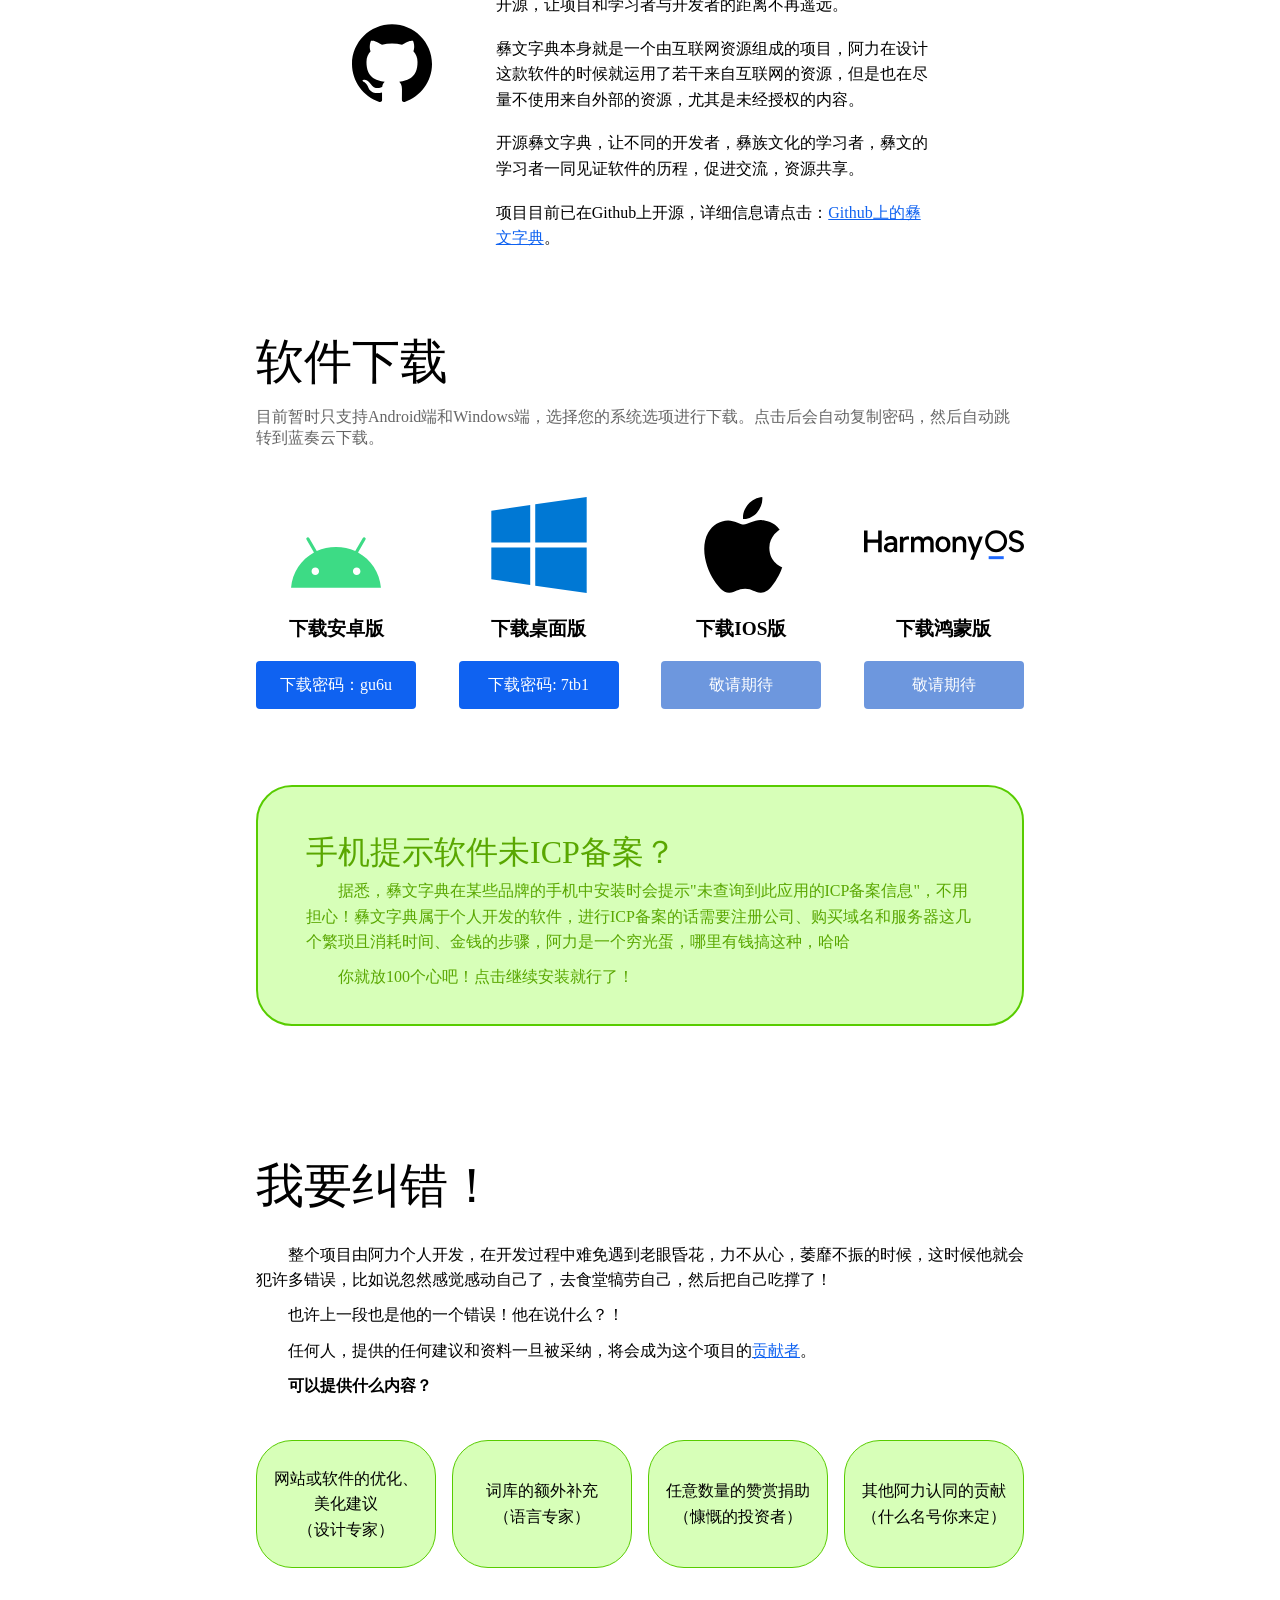
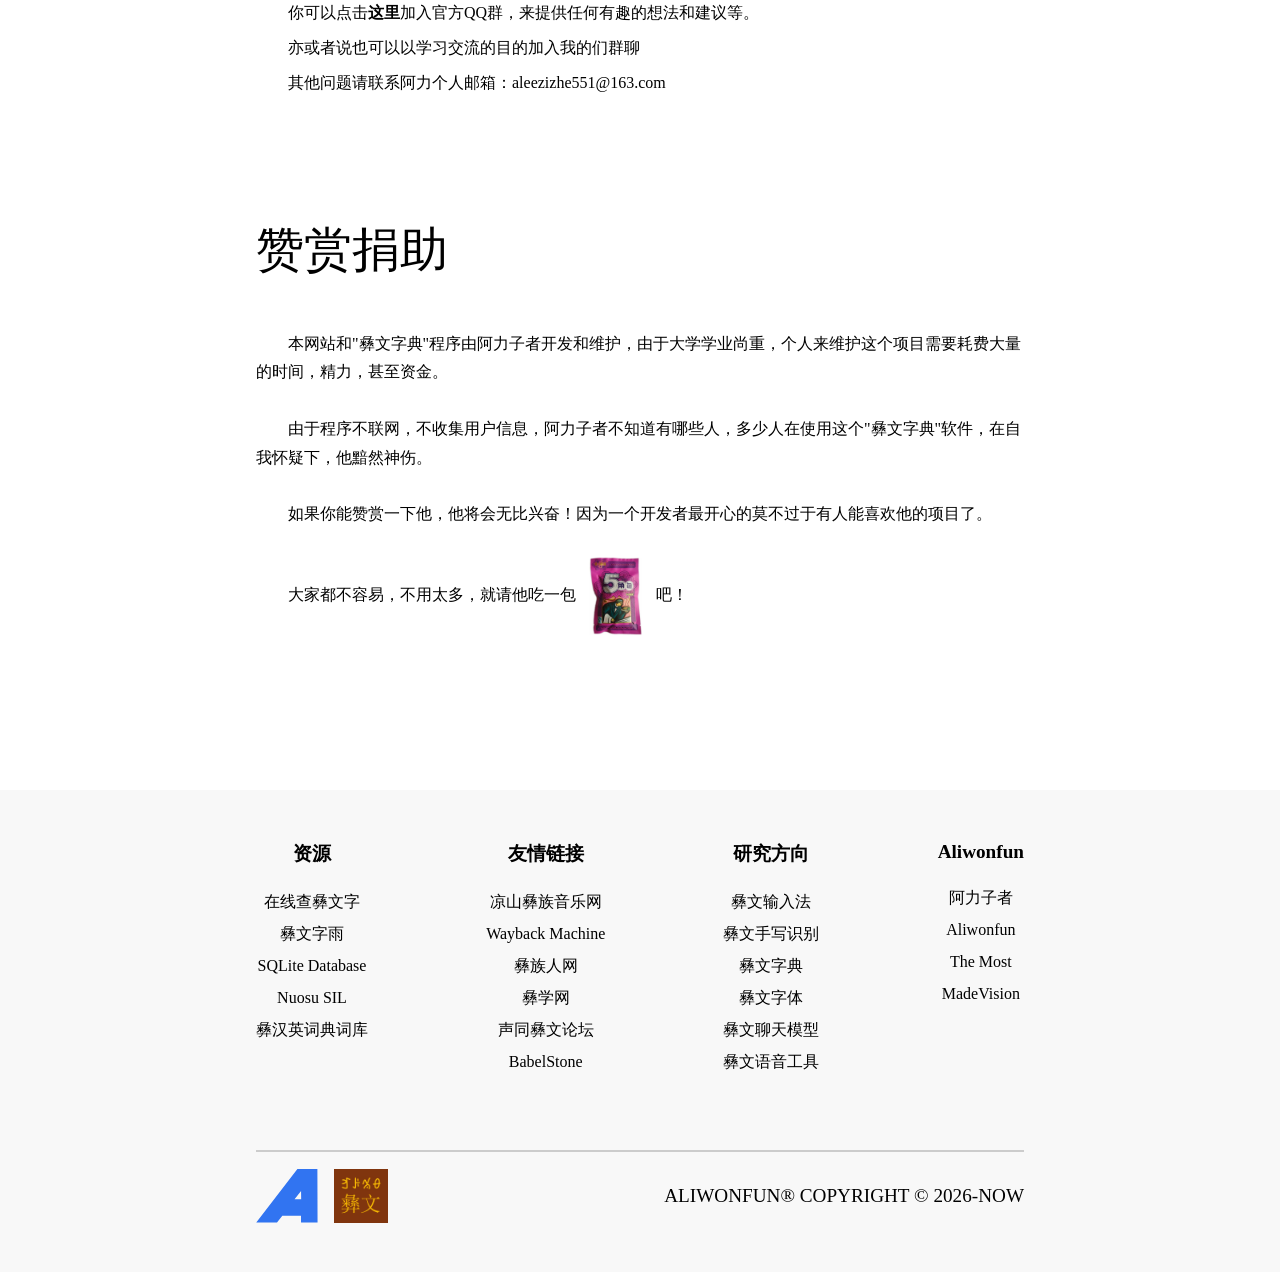
==== commit cd12c170: "Update index.html" ====
--- a/index.html
+++ b/index.html
@@ -91,7 +91,7 @@
                         </div>
                         <div class="small_title">附加的字体</div>
                         <div class="small_description">
-                            保障低版本的系统中的彝文字无法显示的问题，软件自带两款开源经典字体，完美解决彝文字无法显示的烦恼。由于系统自带彝文字体有两个彝文字无法正常显示（jit，zuop），本软件以纠正，但不会影响系统彝文字的显示。
+                            保障低版本的系统中的彝文字无法显示的问题，软件自带两款开源经典字体，完美解决彝文字无法显示的烦恼。由于系统自带彝文字体有两个彝文字无法正常显示（jit，zuop），本软件已纠正，但不会影响系统彝文字的显示。
                         </div>
                     </div>
 
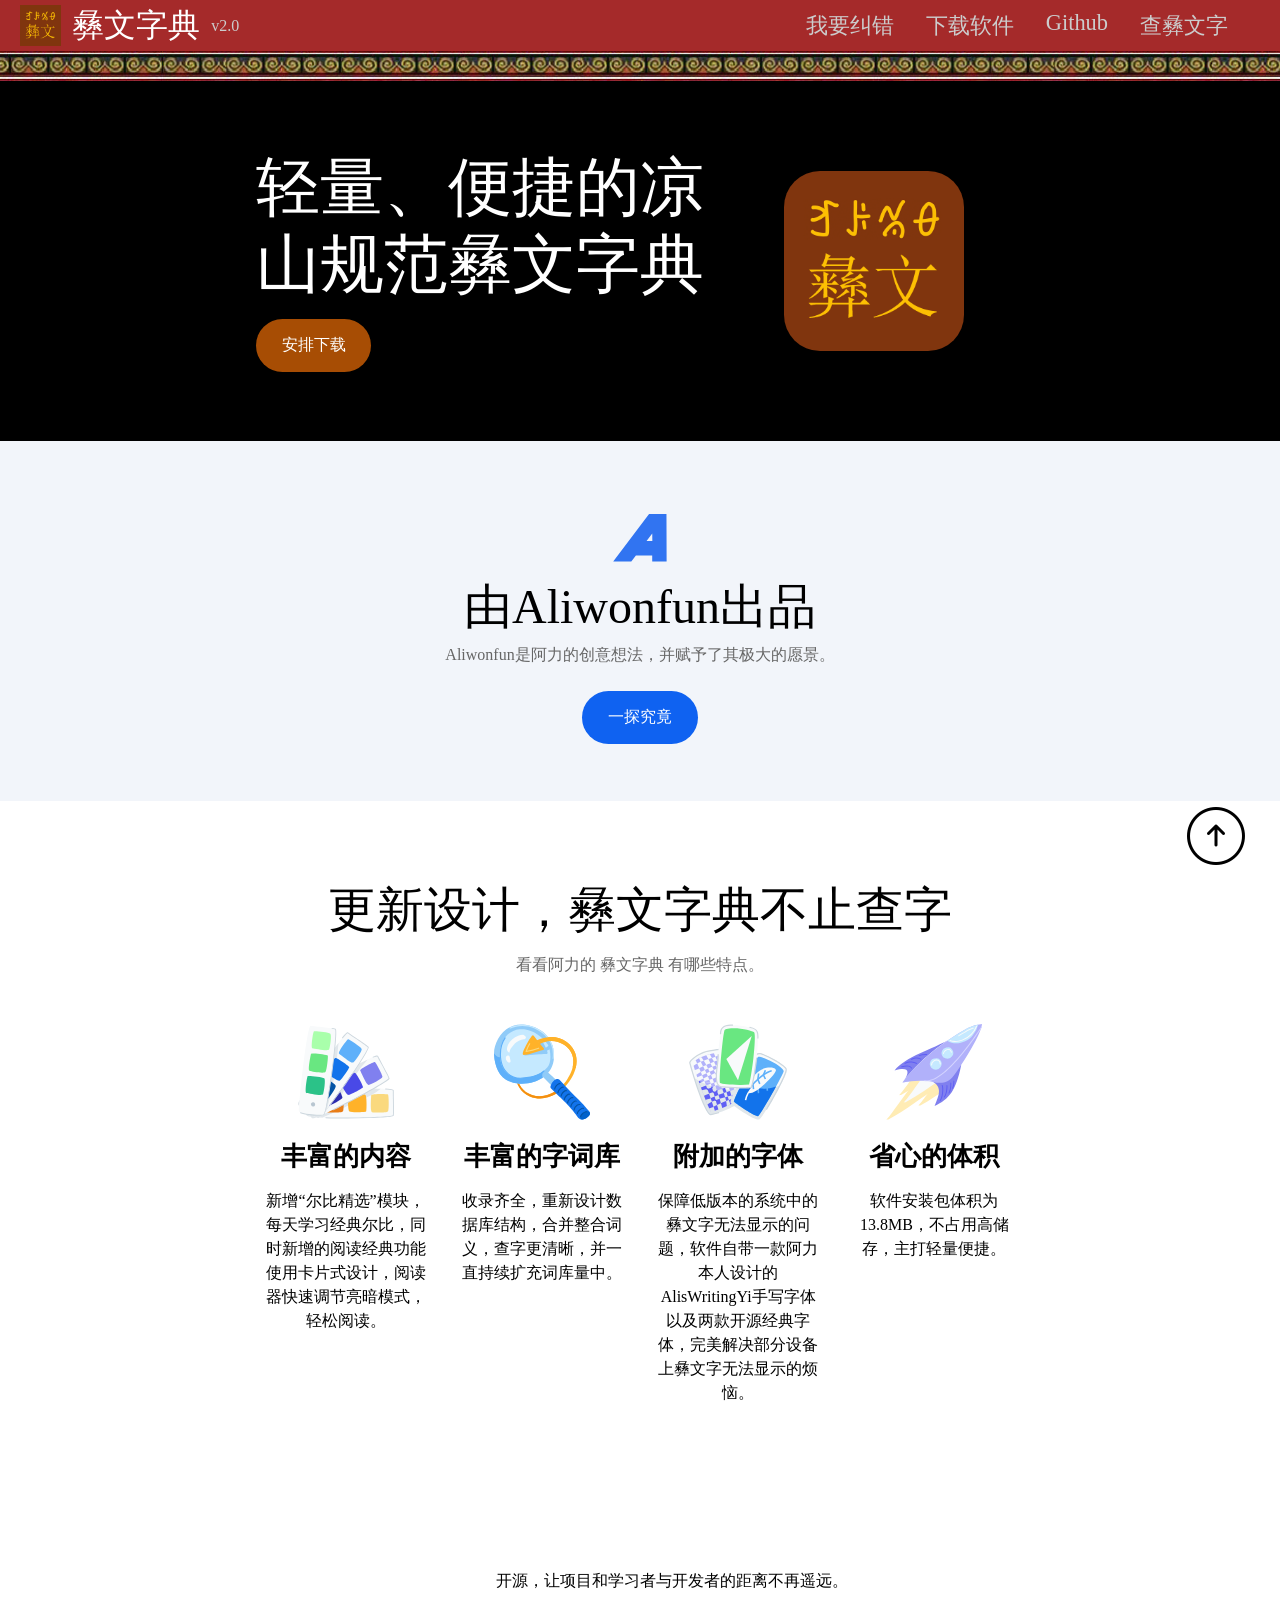
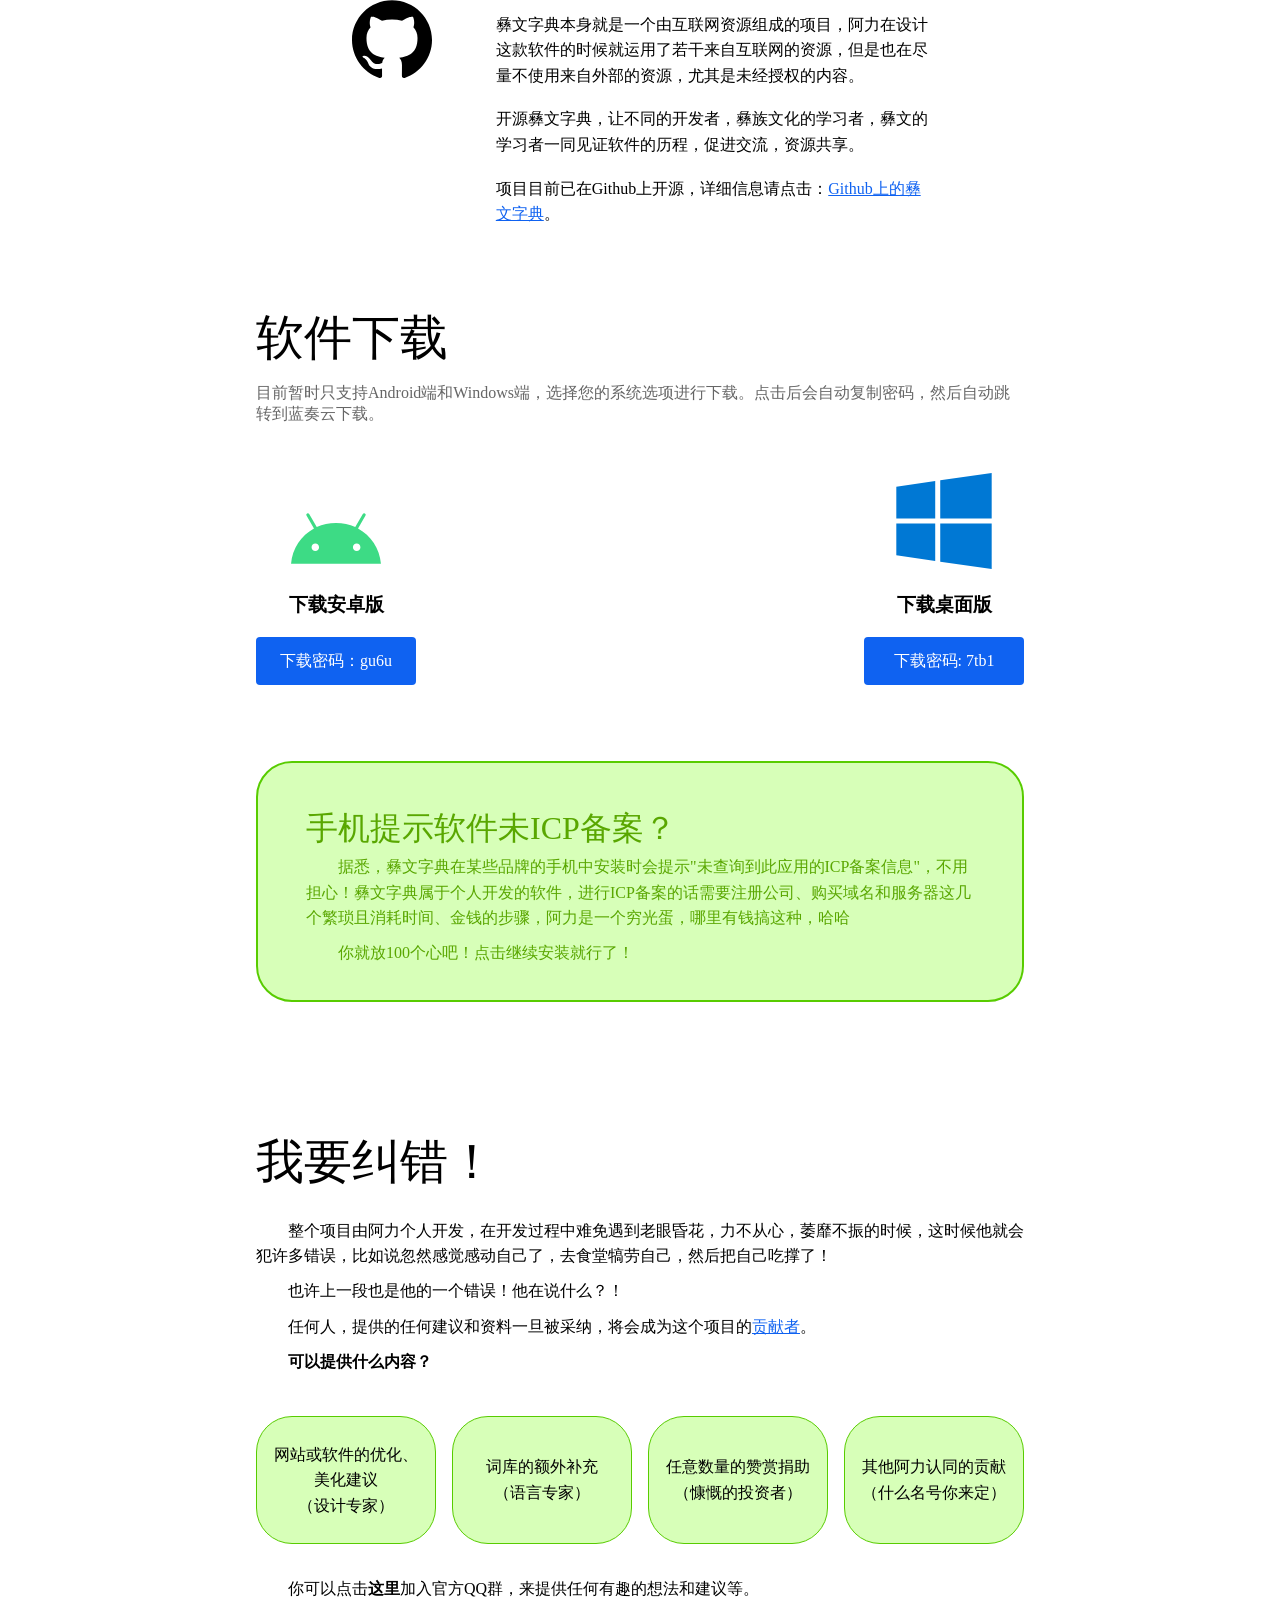
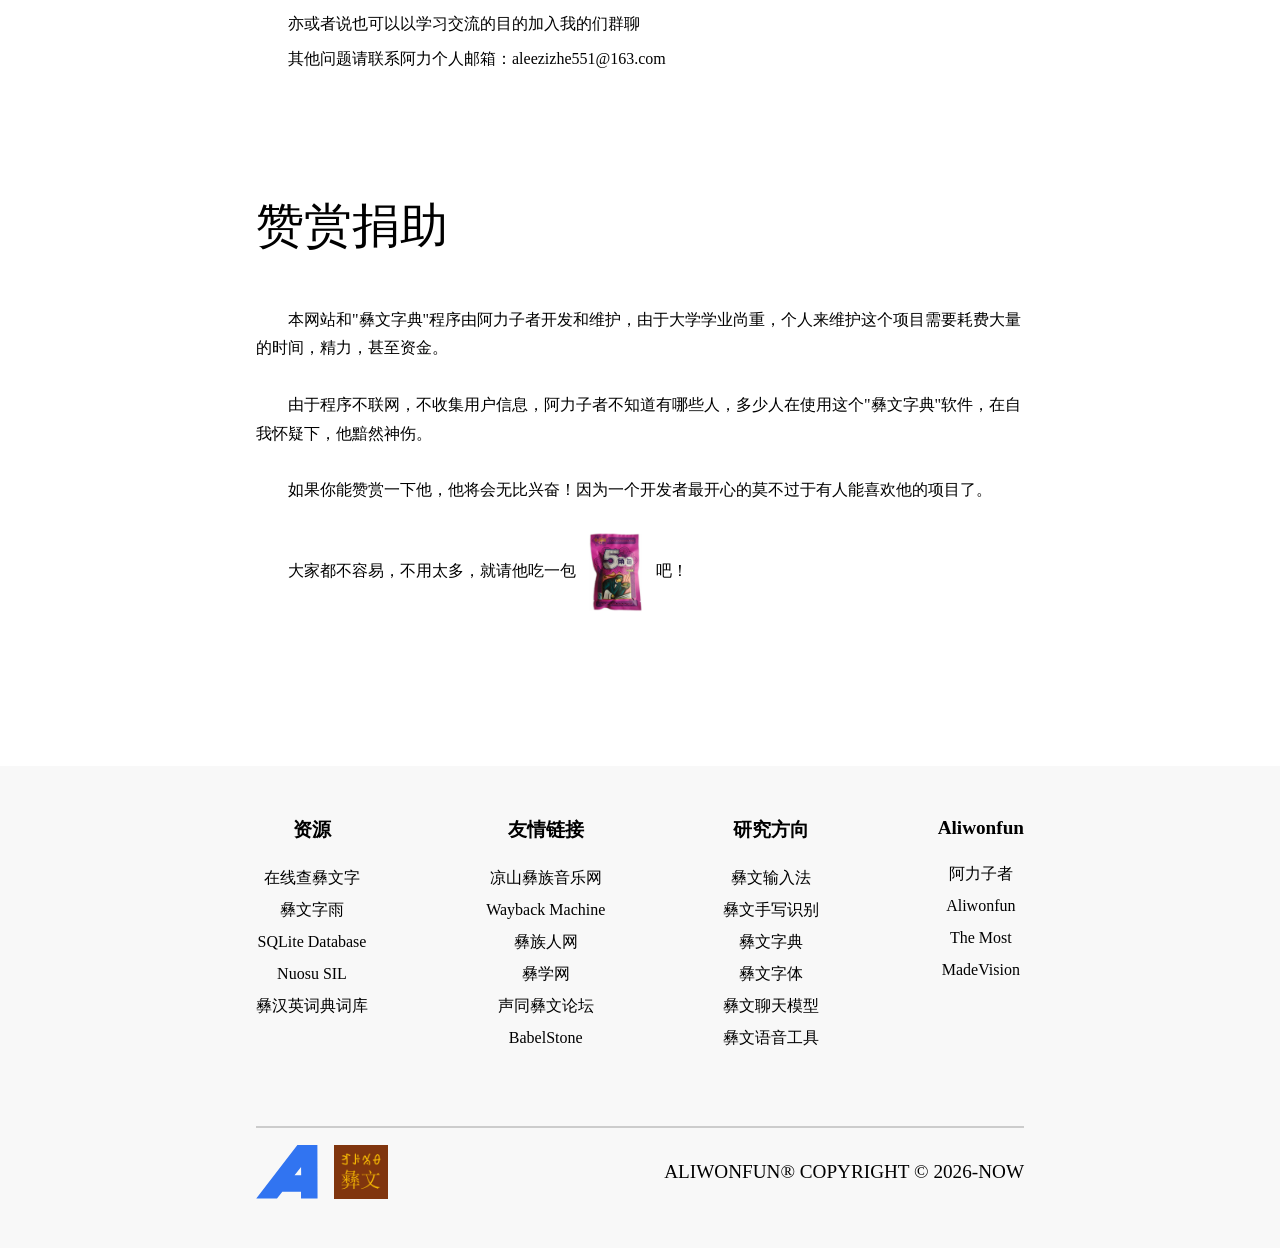
==== commit 533f9e1f: "Update content and design elements in index.html" ====
--- a/index.html
+++ b/index.html
@@ -61,7 +61,7 @@
             </div>
 
             <div id="features">
-                <p style="font-size: 3em;">这么好用？反正我是这么觉得！</p>
+                <p style="font-size: 3em;">更新设计，彝文字典不止查字</p>
                 <p style="margin: 1em 0;color: #666;">看看阿力的 彝文字典 有哪些特点。</p>
                 <div id="feature_items">
 
@@ -69,9 +69,9 @@
                         <div class="small_illustrate">
                             <img src="src/design.svg" alt="">
                         </div>
-                        <div class="small_title">出色的设计</div>
+                        <div class="small_title">丰富的内容</div>
                         <div class="small_description">
-                            界面简介，配色舒适，功能按钮清晰明了，上手不复杂，懒人式查字。
+                            新增“尔比精选”模块，每天学习经典尔比，同时新增的阅读经典功能使用卡片式设计，阅读器快速调节亮暗模式，轻松阅读。
                         </div>
                     </div>
 
@@ -81,7 +81,7 @@
                         </div>
                         <div class="small_title">丰富的字词库</div>
                         <div class="small_description">
-                            总共收录全部1164个字词条，数据超49000行，涵盖99%彝文字词，数据量丰富，方便快捷查字。
+                            收录齐全，重新设计数据库结构，合并整合词义，查字更清晰，并一直持续扩充词库量中。
                         </div>
                     </div>
 
@@ -91,7 +91,7 @@
                         </div>
                         <div class="small_title">附加的字体</div>
                         <div class="small_description">
-                            保障低版本的系统中的彝文字无法显示的问题，软件自带两款开源经典字体，完美解决彝文字无法显示的烦恼。由于系统自带彝文字体有两个彝文字无法正常显示（jit，zuop），本软件已纠正，但不会影响系统彝文字的显示。
+                            保障低版本的系统中的彝文字无法显示的问题，软件自带一款阿力本人设计的AlisWritingYi手写字体以及两款开源经典字体，完美解决部分设备上彝文字无法显示的烦恼。
                         </div>
                     </div>
 
@@ -101,7 +101,7 @@
                         </div>
                         <div class="small_title">省心的体积</div>
                         <div class="small_description">
-                            软件安装包体积为5MB，安装后膨胀至10-20MB，不占用高储存，主打轻量便捷。
+                            软件安装包体积为13.8MB，不占用高储存，主打轻量便捷。
                         </div>
                     </div>
                     
@@ -148,7 +148,7 @@
                                 <a class="download_button" id="copyButton" href="https://wwbnl.lanzn.com/i2hp047zp61e">下载密码: 7tb1</a>
                             </div>
                         </div>
-                        <div class="items">
+                        <!-- <div class="items">
                             <div class="small_illustrate">
                                 <img src="src/apple.svg" style="width: 100%;" alt="">
                             </div>
@@ -165,7 +165,7 @@
                             <div class="small_button">
                                 <a class="download_button" style="background-color: #6d97de;">敬请期待</a>
                             </div>
-                        </div>
+                        </div> -->
                     </div>
 
                     <div id="warning">
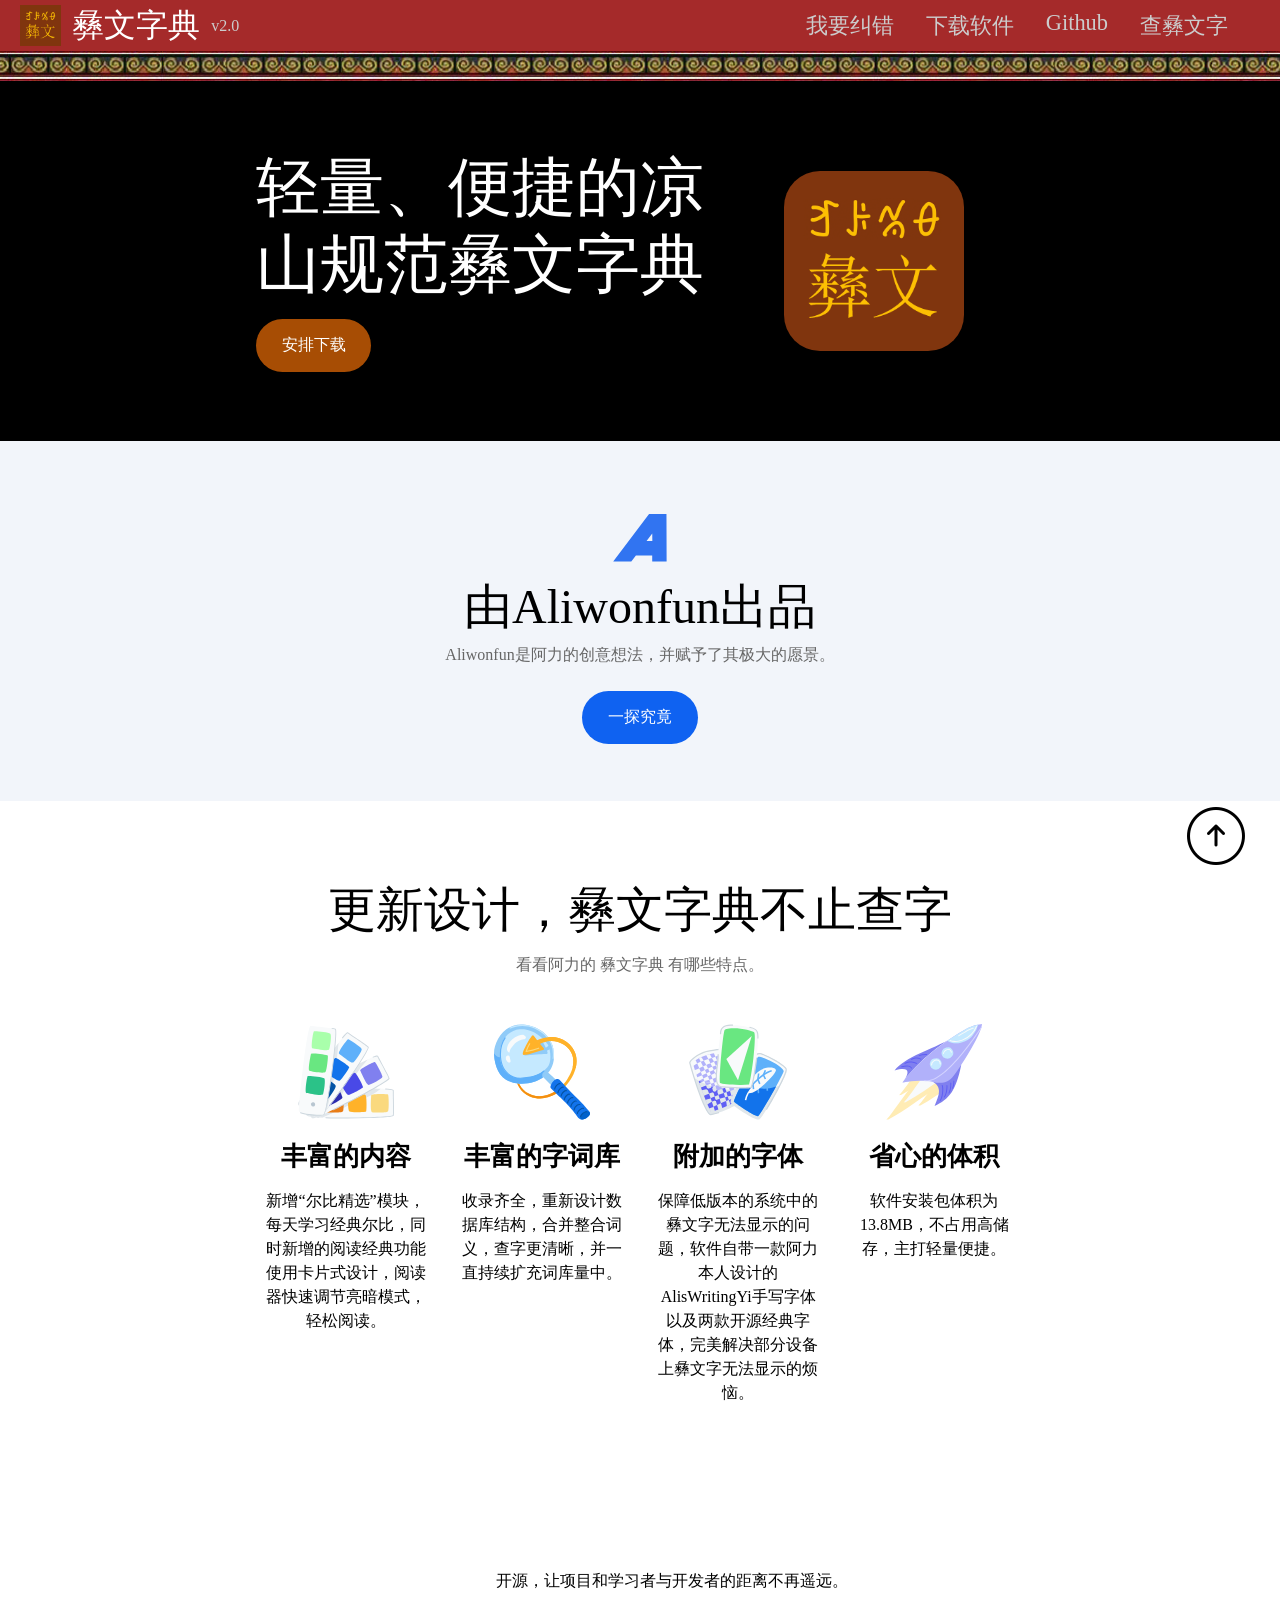
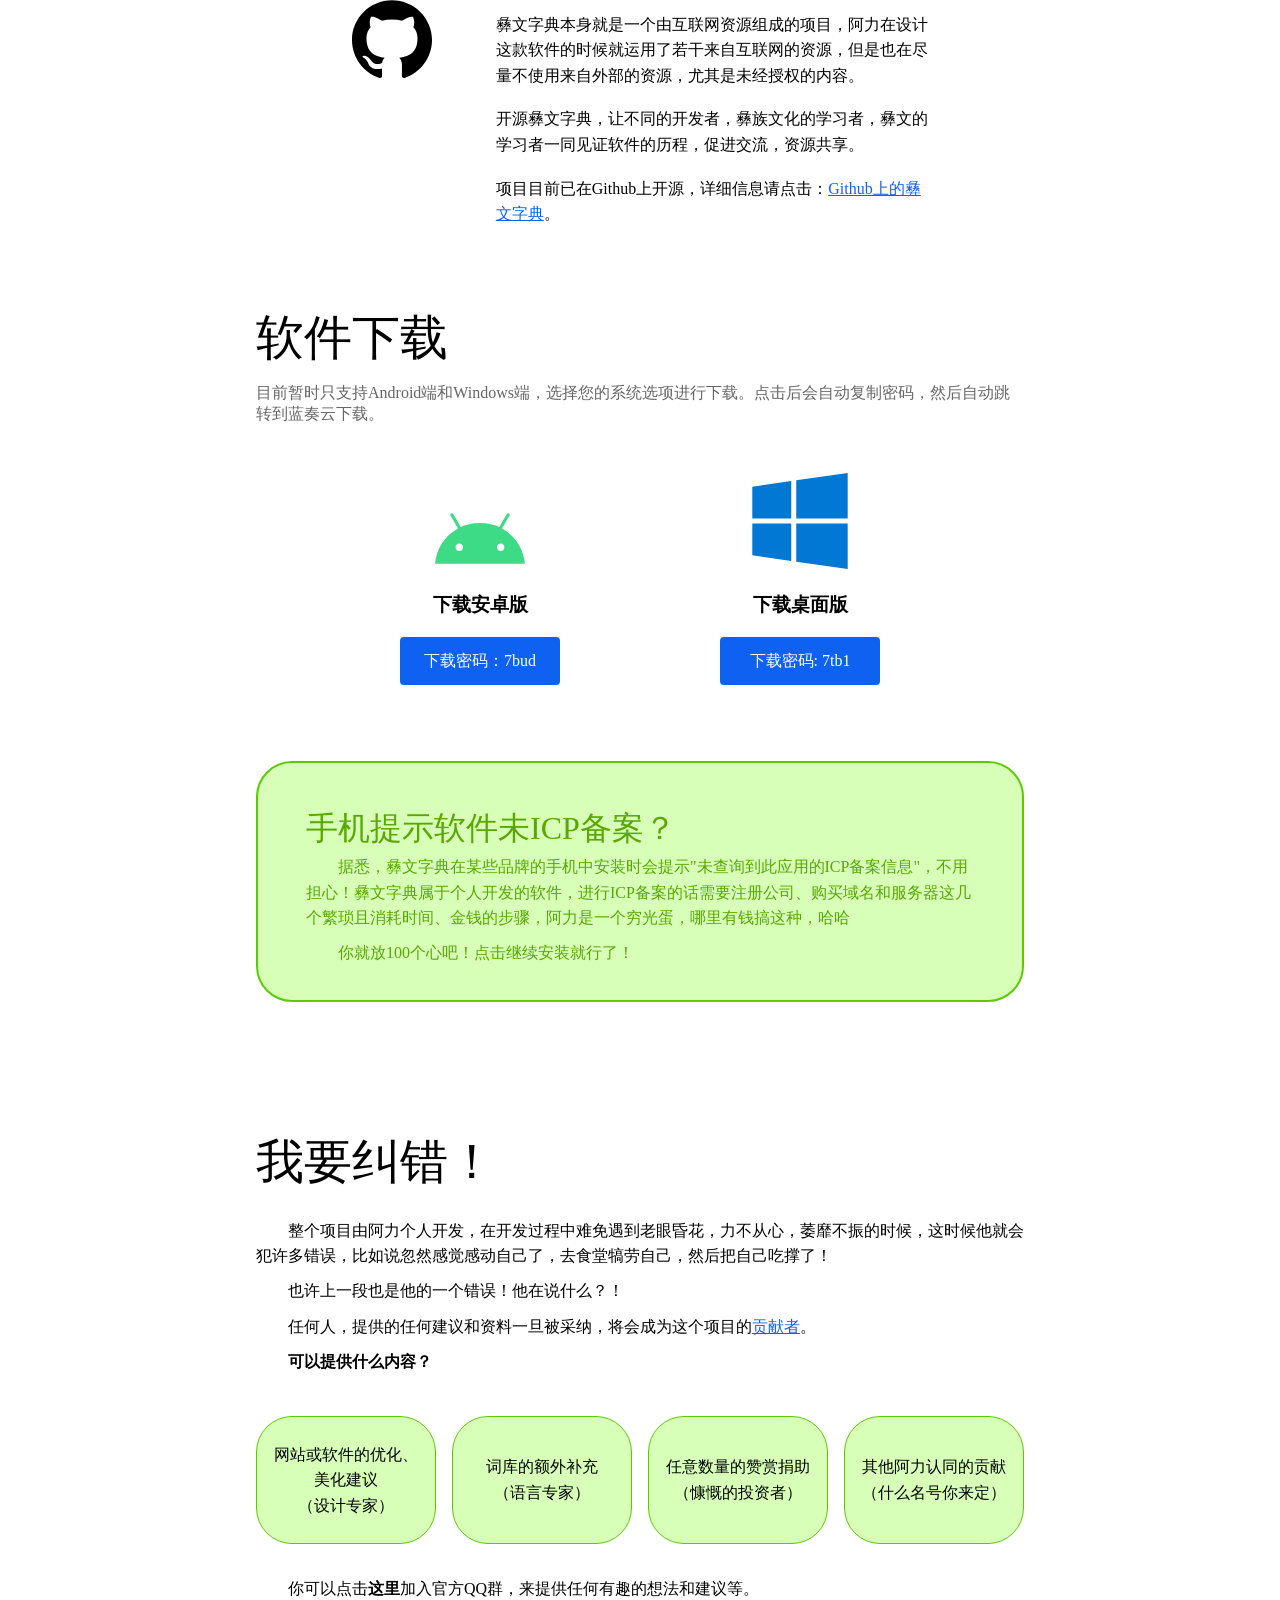
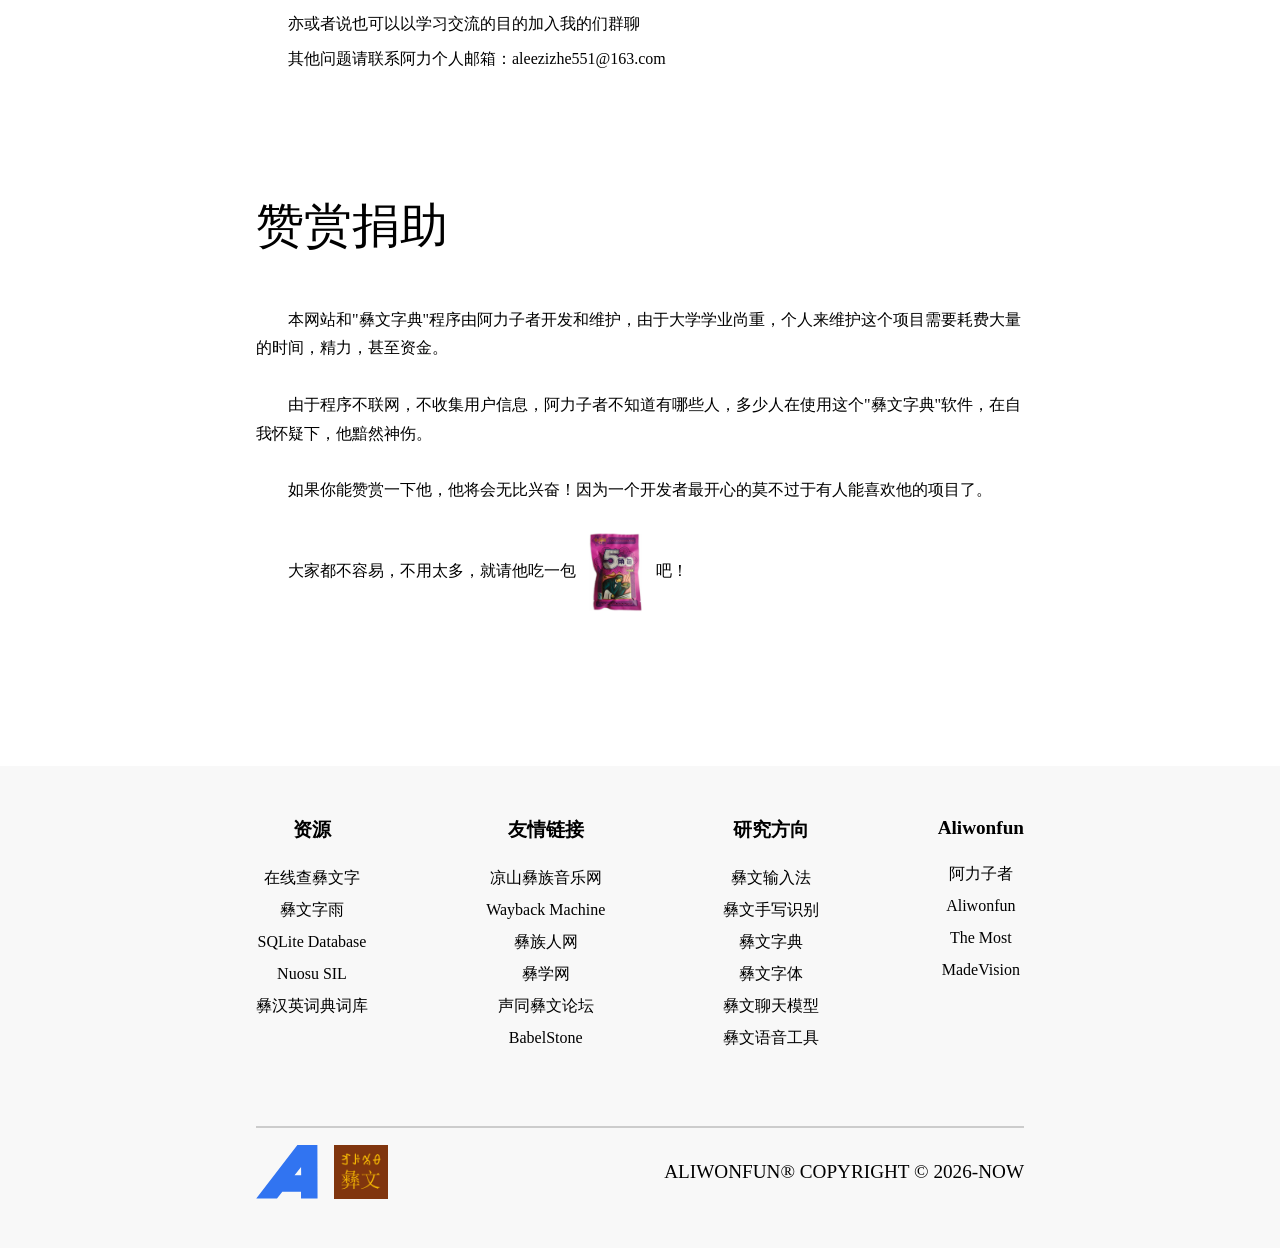
==== commit 69e80d91: "Update download link and password in index.html" ====
--- a/index.html
+++ b/index.html
@@ -136,7 +136,7 @@
                             </div>
                             <div class="small_title center_title">下载安卓版</div>
                             <div class="small_button">
-                                <a class="download_button" id="copyButton" href="https://wwbnl.lanzn.com/i3RQY3uwkqsf">下载密码：gu6u</a>
+                                <a class="download_button" id="copyButton" href="https://wwbnl.lanzn.com/ikAsm4ay6njc">下载密码：7bud</a>
                             </div>
                         </div>
                         <div class="items">
--- a/css/style.css
+++ b/css/style.css
@@ -241,7 +241,7 @@
     flex-direction: row;
     width: 100%;
     margin: 2em 0;
-    justify-content: space-between;
+    justify-content: space-evenly;
     gap: 1em;
 }
 .download_button {
